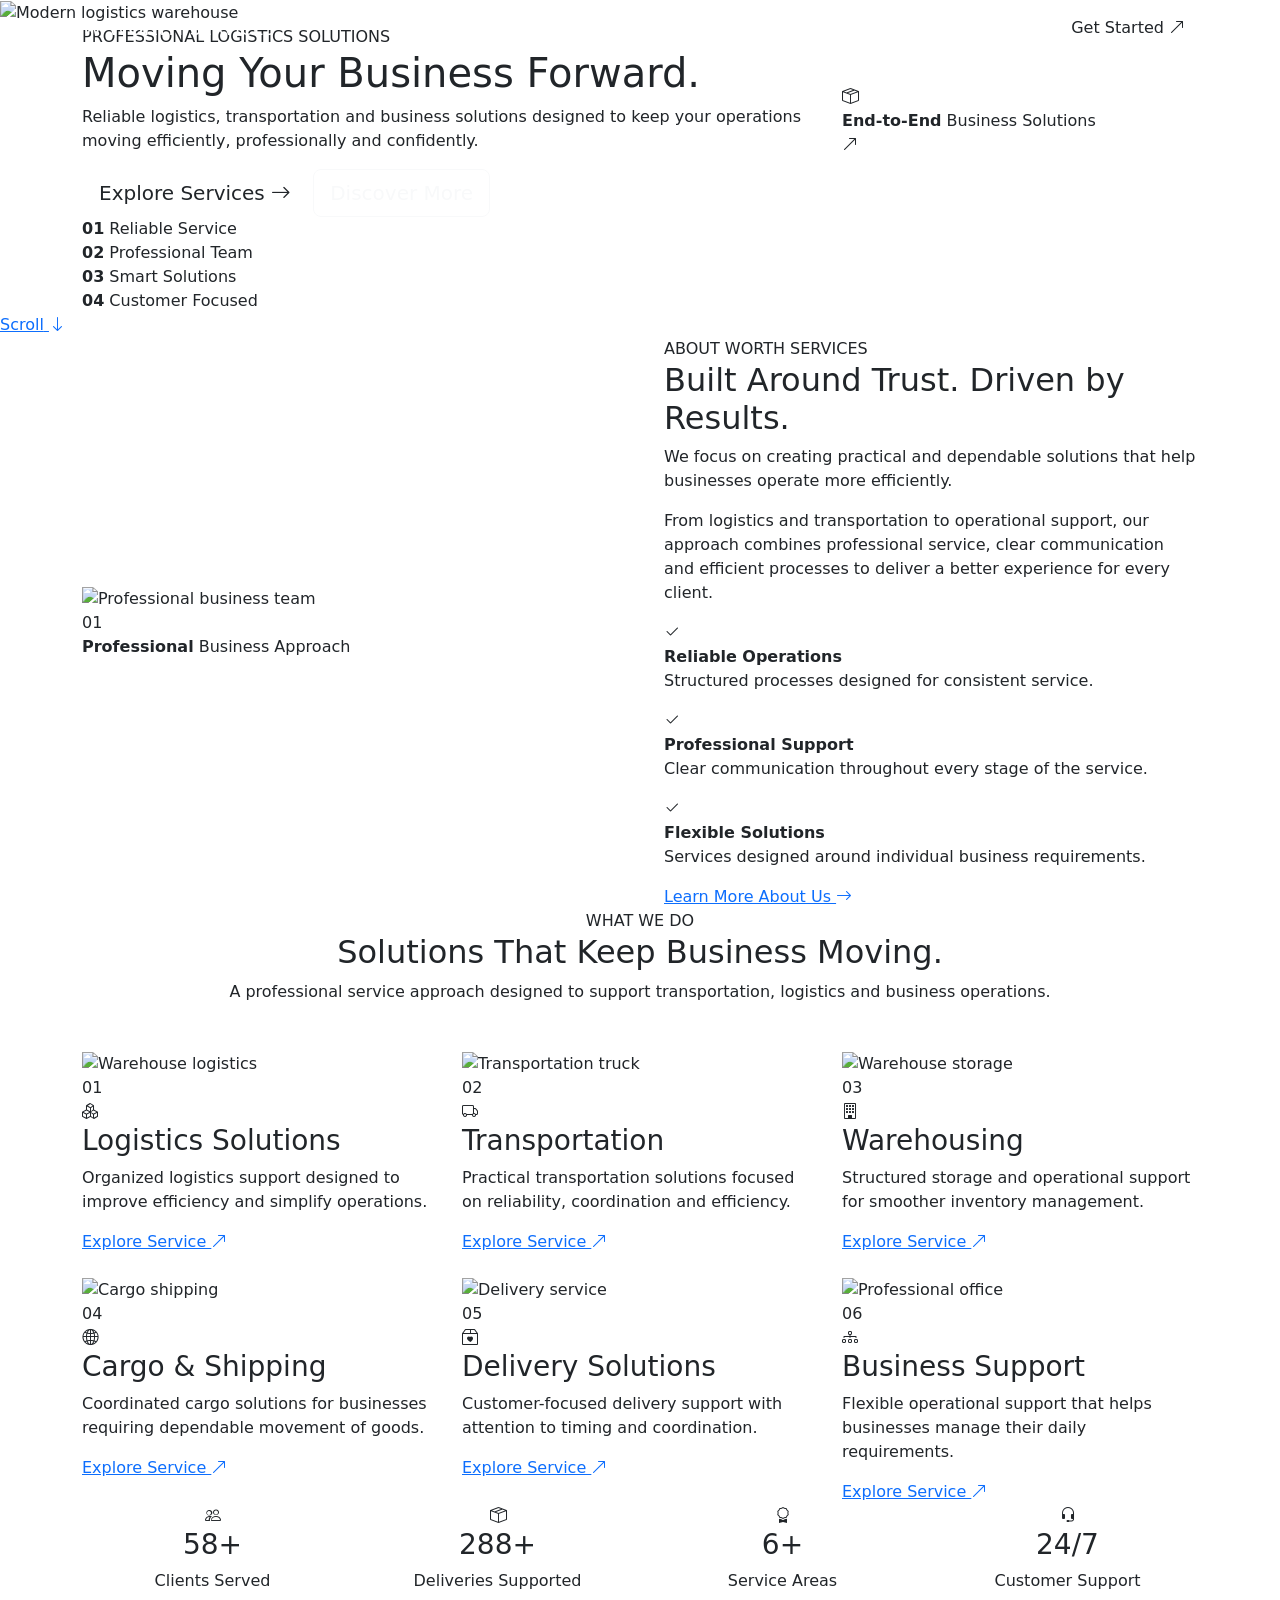
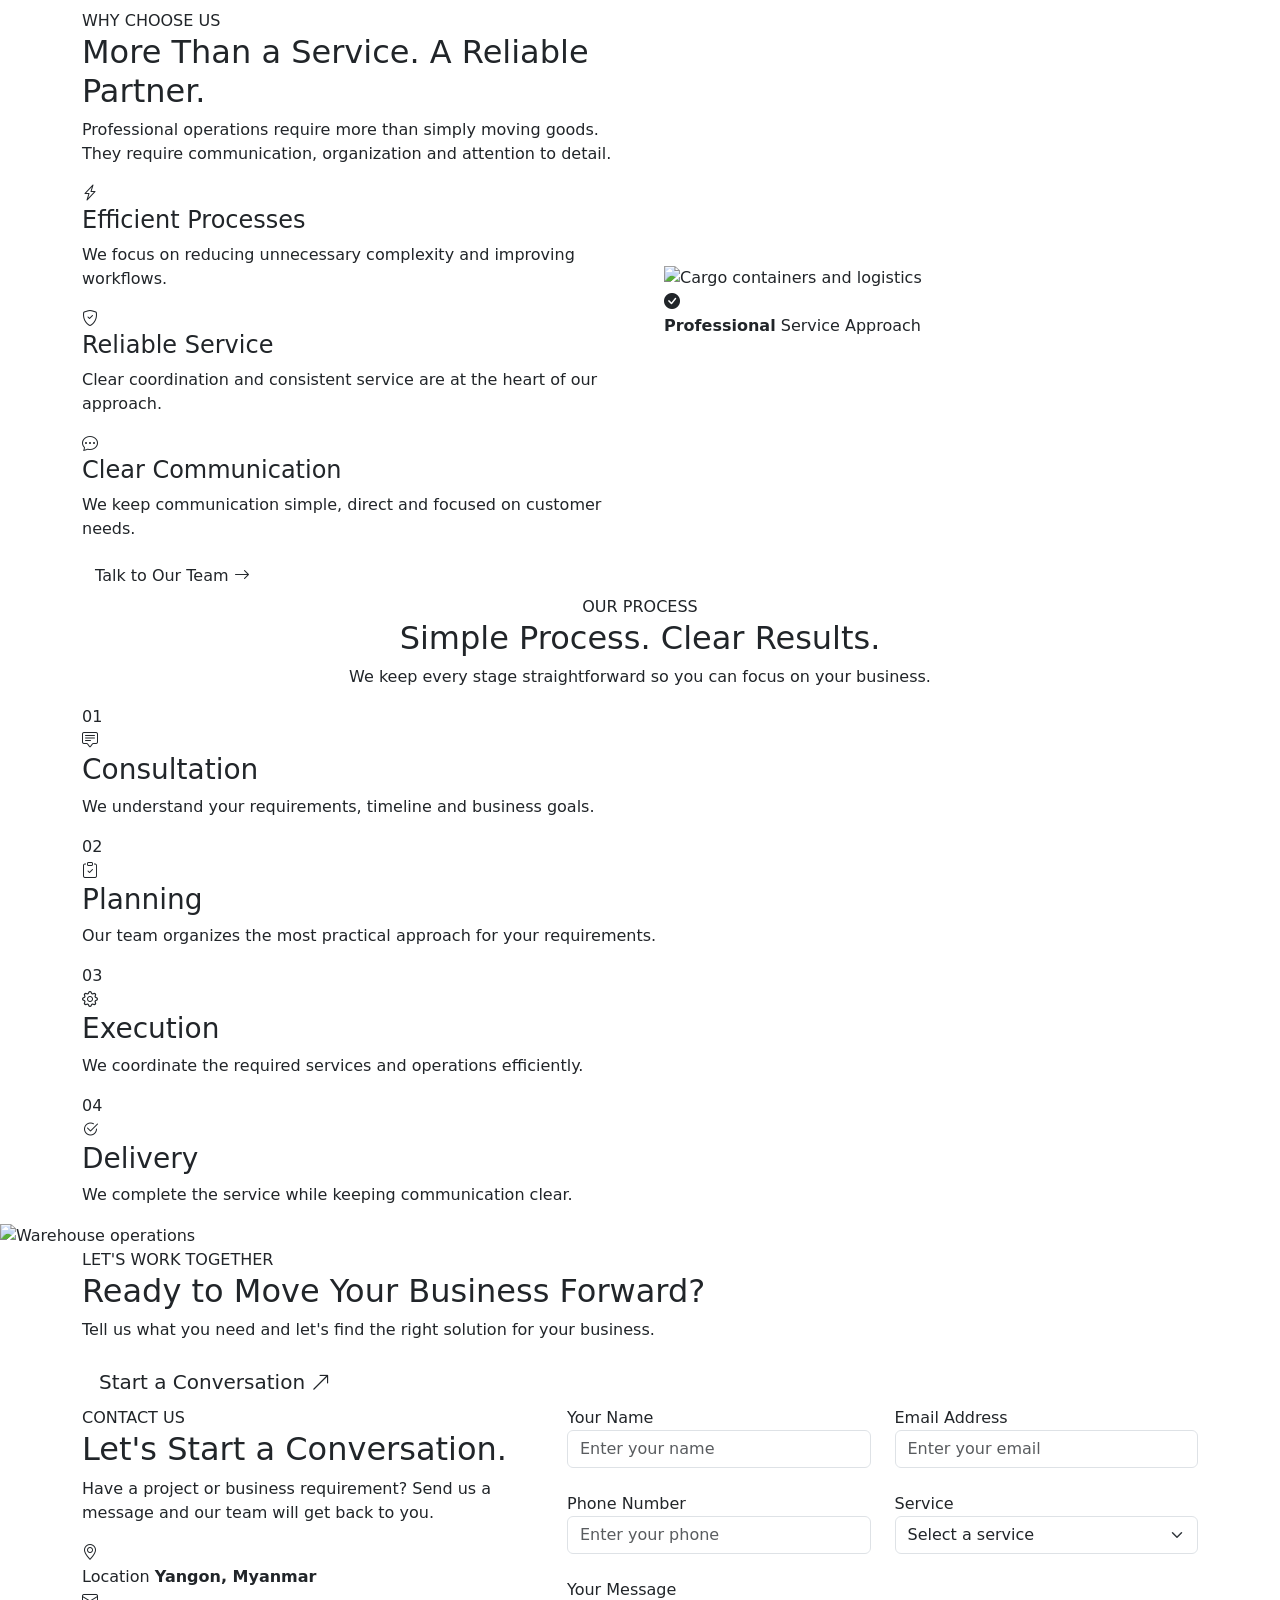
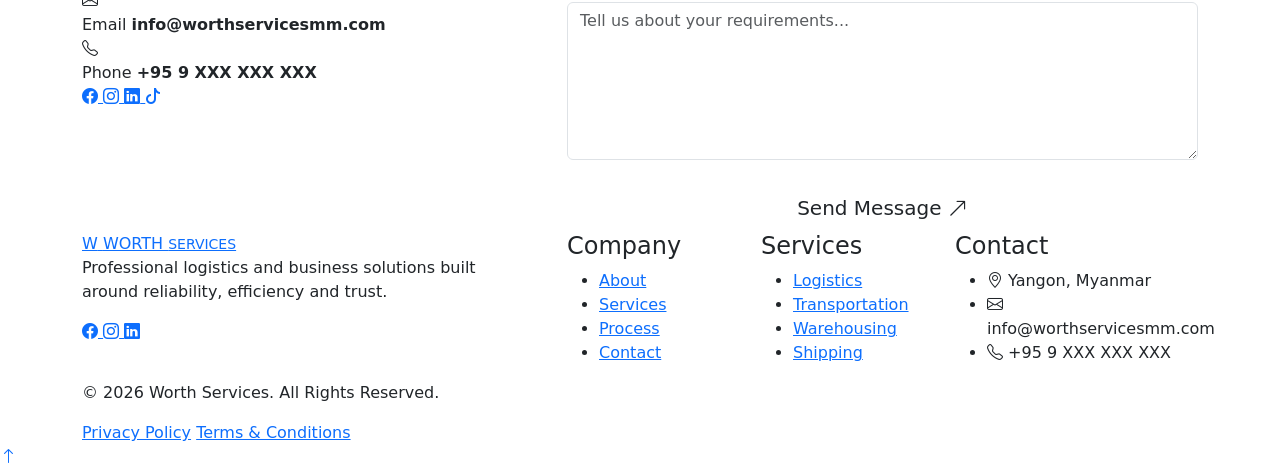
==== Project-2/index.html @ 53c2a557 "Organized project folders" ====
<!DOCTYPE html>
<html lang="en">
<head>
    <meta charset="UTF-8">

    <meta name="viewport" content="width=device-width, initial-scale=1.0">

    <meta name="description"
          content="Worth Services - Professional logistics, transportation, warehousing and business solutions.">

    <title>Worth Services | Moving Business Forward</title>


    <!-- =====================================================
         GOOGLE FONT
    ====================================================== -->

    <link rel="preconnect" href="https://fonts.googleapis.com">

    <link rel="preconnect" href="https://fonts.gstatic.com" crossorigin>

    <link href="https://fonts.googleapis.com/css2?family=Inter:wght@400;500;600;700;800;900&display=swap"
          rel="stylesheet">


    <!-- =====================================================
         BOOTSTRAP 5
    ====================================================== -->

    <link
        href="https://cdn.jsdelivr.net/npm/bootstrap@5.3.3/dist/css/bootstrap.min.css"
        rel="stylesheet"
    >


    <!-- =====================================================
         BOOTSTRAP ICONS
    ====================================================== -->

    <link
        rel="stylesheet"
        href="https://cdn.jsdelivr.net/npm/bootstrap-icons@1.11.3/font/bootstrap-icons.min.css"
    >


    <!-- =====================================================
         AOS ANIMATION LIBRARY
    ====================================================== -->

    <link
        href="https://unpkg.com/aos@2.3.4/dist/aos.css"
        rel="stylesheet"
    >


    <!-- =====================================================
         CUSTOM CSS
    ====================================================== -->

    <link rel="stylesheet" href="C:\html-css-code\style1.css">

</head>


<body>


<!-- =========================================================
     NAVIGATION BAR
========================================================= -->

<nav class="navbar navbar-expand-lg navbar-dark fixed-top main-navbar">

    <div class="container">

        <!-- Logo -->

        <a class="navbar-brand logo" href="#home">

            <span class="logo-mark">W</span>

            <span>
                WORTH
                <small>SERVICES</small>
            </span>

        </a>


        <!-- Mobile Menu Button -->

        <button
            class="navbar-toggler"
            type="button"
            data-bs-toggle="collapse"
            data-bs-target="#mainNavbar"
        >

            <span class="navbar-toggler-icon"></span>

        </button>


        <!-- Navigation -->

        <div class="collapse navbar-collapse" id="mainNavbar">

            <ul class="navbar-nav ms-auto align-items-lg-center">

                <li class="nav-item">
                    <a class="nav-link active" href="#home">Home</a>
                </li>

                <li class="nav-item">
                    <a class="nav-link" href="#about">About</a>
                </li>

                <li class="nav-item">
                    <a class="nav-link" href="#services">Services</a>
                </li>

                <li class="nav-item">
                    <a class="nav-link" href="#process">Process</a>
                </li>

                <li class="nav-item">
                    <a class="nav-link" href="#contact">Contact</a>
                </li>

                <li class="nav-item ms-lg-3 mt-3 mt-lg-0">

                    <a href="#contact" class="btn btn-primary-custom">
                        Get Started
                        <i class="bi bi-arrow-up-right"></i>
                    </a>

                </li>

            </ul>

        </div>

    </div>

</nav>



<!-- =========================================================
     HERO SECTION
========================================================= -->

<section id="home" class="hero-section">

    <!-- Background Image -->

    <div class="hero-background">

        <img
            src="https://images.unsplash.com/photo-1586528116311-ad8dd3c8310d?auto=format&fit=crop&w=2200&q=90"
            alt="Modern logistics warehouse"
        >

    </div>


    <!-- Dark Overlay -->

    <div class="hero-overlay"></div>


    <div class="container hero-container">

        <div class="row align-items-center">

            <!-- Hero Text -->

            <div class="col-lg-8">

                <div
                    class="hero-content"
                    data-aos="fade-up"
                    data-aos-duration="1000"
                >

                    <div class="hero-label">

                        <span class="pulse-dot"></span>

                        PROFESSIONAL LOGISTICS SOLUTIONS

                    </div>


                    <h1>

                        Moving Your
                        <span>Business</span>
                        Forward.

                    </h1>


                    <p>

                        Reliable logistics, transportation and business
                        solutions designed to keep your operations moving
                        efficiently, professionally and confidently.

                    </p>


                    <div class="hero-buttons">

                        <a href="#services" class="btn btn-primary-custom btn-lg">

                            Explore Services

                            <i class="bi bi-arrow-right"></i>

                        </a>


                        <a href="#about" class="btn btn-outline-light btn-lg">

                            Discover More

                        </a>

                    </div>

                </div>

            </div>


            <!-- Floating Hero Card -->

            <div class="col-lg-4">

                <div
                    class="hero-floating-card"
                    data-aos="fade-left"
                    data-aos-delay="300"
                >

                    <div class="floating-icon">

                        <i class="bi bi-box-seam"></i>

                    </div>


                    <div>

                        <strong>End-to-End</strong>

                        <span>Business Solutions</span>

                    </div>


                    <i class="bi bi-arrow-up-right ms-auto"></i>

                </div>

            </div>

        </div>


        <!-- Hero Bottom Stats -->

        <div
            class="hero-stats"
            data-aos="fade-up"
            data-aos-delay="500"
        >

            <div class="hero-stat">

                <strong>01</strong>

                <span>Reliable Service</span>

            </div>


            <div class="hero-stat">

                <strong>02</strong>

                <span>Professional Team</span>

            </div>


            <div class="hero-stat">

                <strong>03</strong>

                <span>Smart Solutions</span>

            </div>


            <div class="hero-stat">

                <strong>04</strong>

                <span>Customer Focused</span>

            </div>

        </div>

    </div>


    <!-- Scroll Indicator -->

    <a href="#about" class="scroll-down">

        <span>Scroll</span>

        <i class="bi bi-arrow-down"></i>

    </a>

</section>



<!-- =========================================================
     ABOUT SECTION
========================================================= -->

<section id="about" class="section-padding about-section">

    <div class="container">

        <div class="row align-items-center g-5">

            <!-- Image -->

            <div
                class="col-lg-6"
                data-aos="fade-right"
                data-aos-duration="900"
            >

                <div class="about-image-wrapper">

                    <img
                        src="https://images.unsplash.com/photo-1521737711867-e3b97375f902?auto=format&fit=crop&w=1600&q=85"
                        alt="Professional business team"
                        class="about-image"
                    >


                    <div class="experience-card">

                        <div class="experience-number">

                            01

                        </div>

                        <div>

                            <strong>Professional</strong>

                            <span>Business Approach</span>

                        </div>

                    </div>

                </div>

            </div>


            <!-- Text -->

            <div
                class="col-lg-6"
                data-aos="fade-left"
                data-aos-duration="900"
            >

                <div class="section-tag">

                    ABOUT WORTH SERVICES

                </div>


                <h2 class="section-title">

                    Built Around
                    <span>Trust.</span>
                    Driven by Results.

                </h2>


                <p class="section-description">

                    We focus on creating practical and dependable
                    solutions that help businesses operate more
                    efficiently.

                </p>


                <p class="about-text">

                    From logistics and transportation to operational
                    support, our approach combines professional
                    service, clear communication and efficient
                    processes to deliver a better experience for every
                    client.

                </p>


                <!-- Features -->

                <div class="about-features">

                    <div class="about-feature">

                        <div class="feature-icon">

                            <i class="bi bi-check2"></i>

                        </div>

                        <div>

                            <strong>Reliable Operations</strong>

                            <p>
                                Structured processes designed for
                                consistent service.
                            </p>

                        </div>

                    </div>


                    <div class="about-feature">

                        <div class="feature-icon">

                            <i class="bi bi-check2"></i>

                        </div>

                        <div>

                            <strong>Professional Support</strong>

                            <p>
                                Clear communication throughout every
                                stage of the service.
                            </p>

                        </div>

                    </div>


                    <div class="about-feature">

                        <div class="feature-icon">

                            <i class="bi bi-check2"></i>

                        </div>

                        <div>

                            <strong>Flexible Solutions</strong>

                            <p>
                                Services designed around individual
                                business requirements.
                            </p>

                        </div>

                    </div>

                </div>


                <a href="#contact" class="text-link">

                    Learn More About Us

                    <i class="bi bi-arrow-right"></i>

                </a>

            </div>

        </div>

    </div>

</section>



<!-- =========================================================
     SERVICES SECTION
========================================================= -->

<section id="services" class="section-padding services-section">

    <div class="container">


        <!-- Section Header -->

        <div
            class="section-header text-center"
            data-aos="fade-up"
        >

            <div class="section-tag">

                WHAT WE DO

            </div>


            <h2 class="section-title">

                Solutions That Keep
                <span>Business Moving.</span>

            </h2>


            <p class="section-description mx-auto">

                A professional service approach designed to support
                transportation, logistics and business operations.

            </p>

        </div>


        <!-- Services Grid -->

        <div class="row g-4 mt-4">


            <!-- Service 01 -->

            <div
                class="col-md-6 col-lg-4"
                data-aos="fade-up"
                data-aos-delay="100"
            >

                <div class="service-card">

                    <div class="service-image">

                        <img
                            src="https://images.unsplash.com/photo-1586528116493-da8b2a3f5d0e?auto=format&fit=crop&w=1200&q=85"
                            alt="Warehouse logistics"
                        >

                        <div class="service-overlay"></div>

                        <div class="service-number">
                            01
                        </div>

                    </div>


                    <div class="service-content">

                        <div class="service-icon">

                            <i class="bi bi-boxes"></i>

                        </div>


                        <h3>Logistics Solutions</h3>


                        <p>

                            Organized logistics support designed to
                            improve efficiency and simplify operations.

                        </p>


                        <a href="#contact" class="service-link">

                            Explore Service

                            <i class="bi bi-arrow-up-right"></i>

                        </a>

                    </div>

                </div>

            </div>



            <!-- Service 02 -->

            <div
                class="col-md-6 col-lg-4"
                data-aos="fade-up"
                data-aos-delay="200"
            >

                <div class="service-card">

                    <div class="service-image">

                        <img
                            src="https://images.unsplash.com/photo-1519003722824-194d4455a60c?auto=format&fit=crop&w=1200&q=85"
                            alt="Transportation truck"
                        >

                        <div class="service-overlay"></div>

                        <div class="service-number">
                            02
                        </div>

                    </div>


                    <div class="service-content">

                        <div class="service-icon">

                            <i class="bi bi-truck"></i>

                        </div>


                        <h3>Transportation</h3>


                        <p>

                            Practical transportation solutions focused
                            on reliability, coordination and efficiency.

                        </p>


                        <a href="#contact" class="service-link">

                            Explore Service

                            <i class="bi bi-arrow-up-right"></i>

                        </a>

                    </div>

                </div>

            </div>



            <!-- Service 03 -->

            <div
                class="col-md-6 col-lg-4"
                data-aos="fade-up"
                data-aos-delay="300"
            >

                <div class="service-card">

                    <div class="service-image">

                        <img
                            src="https://images.unsplash.com/photo-1565610222536-ef125c59da2e?auto=format&fit=crop&w=1200&q=85"
                            alt="Warehouse storage"
                        >

                        <div class="service-overlay"></div>

                        <div class="service-number">
                            03
                        </div>

                    </div>


                    <div class="service-content">

                        <div class="service-icon">

                            <i class="bi bi-building"></i>

                        </div>


                        <h3>Warehousing</h3>


                        <p>

                            Structured storage and operational support
                            for smoother inventory management.

                        </p>


                        <a href="#contact" class="service-link">

                            Explore Service

                            <i class="bi bi-arrow-up-right"></i>

                        </a>

                    </div>

                </div>

            </div>



            <!-- Service 04 -->

            <div
                class="col-md-6 col-lg-4"
                data-aos="fade-up"
                data-aos-delay="100"
            >

                <div class="service-card">

                    <div class="service-image">

                        <img
                            src="https://images.unsplash.com/photo-1494412574643-ff11b0a5c1c3?auto=format&fit=crop&w=1200&q=85"
                            alt="Cargo shipping"
                        >

                        <div class="service-overlay"></div>

                        <div class="service-number">
                            04
                        </div>

                    </div>


                    <div class="service-content">

                        <div class="service-icon">

                            <i class="bi bi-globe2"></i>

                        </div>


                        <h3>Cargo & Shipping</h3>


                        <p>

                            Coordinated cargo solutions for businesses
                            requiring dependable movement of goods.

                        </p>


                        <a href="#contact" class="service-link">

                            Explore Service

                            <i class="bi bi-arrow-up-right"></i>

                        </a>

                    </div>

                </div>

            </div>



            <!-- Service 05 -->

            <div
                class="col-md-6 col-lg-4"
                data-aos="fade-up"
                data-aos-delay="200"
            >

                <div class="service-card">

                    <div class="service-image">

                        <img
                            src="https://images.unsplash.com/photo-1601584115197-04ecc0da31d8?auto=format&fit=crop&w=1200&q=85"
                            alt="Delivery service"
                        >

                        <div class="service-overlay"></div>

                        <div class="service-number">
                            05
                        </div>

                    </div>


                    <div class="service-content">

                        <div class="service-icon">

                            <i class="bi bi-box2-heart"></i>

                        </div>


                        <h3>Delivery Solutions</h3>


                        <p>

                            Customer-focused delivery support with
                            attention to timing and coordination.

                        </p>


                        <a href="#contact" class="service-link">

                            Explore Service

                            <i class="bi bi-arrow-up-right"></i>

                        </a>

                    </div>

                </div>

            </div>



            <!-- Service 06 -->

            <div
                class="col-md-6 col-lg-4"
                data-aos="fade-up"
                data-aos-delay="300"
            >

                <div class="service-card">

                    <div class="service-image">

                        <img
                            src="https://images.unsplash.com/photo-1497366811353-6870744d04b2?auto=format&fit=crop&w=1200&q=85"
                            alt="Professional office"
                        >

                        <div class="service-overlay"></div>

                        <div class="service-number">
                            06
                        </div>

                    </div>


                    <div class="service-content">

                        <div class="service-icon">

                            <i class="bi bi-diagram-3"></i>

                        </div>


                        <h3>Business Support</h3>


                        <p>

                            Flexible operational support that helps
                            businesses manage their daily requirements.

                        </p>


                        <a href="#contact" class="service-link">

                            Explore Service

                            <i class="bi bi-arrow-up-right"></i>

                        </a>

                    </div>

                </div>

            </div>

        </div>

    </div>

</section>



<!-- =========================================================
     STATS SECTION
========================================================= -->

<section class="stats-section">

    <div class="container">

        <div class="row g-4 text-center">


            <div
                class="col-6 col-lg-3"
                data-aos="fade-up"
            >

                <div class="stat-box">

                    <i class="bi bi-people"></i>

                    <h3>
                        <span class="counter" data-target="100">0</span>+
                    </h3>

                    <p>Clients Served</p>

                </div>

            </div>


            <div
                class="col-6 col-lg-3"
                data-aos="fade-up"
                data-aos-delay="100"
            >

                <div class="stat-box">

                    <i class="bi bi-box-seam"></i>

                    <h3>
                        <span class="counter" data-target="500">0</span>+
                    </h3>

                    <p>Deliveries Supported</p>

                </div>

            </div>


            <div
                class="col-6 col-lg-3"
                data-aos="fade-up"
                data-aos-delay="200"
            >

                <div class="stat-box">

                    <i class="bi bi-award"></i>

                    <h3>
                        <span class="counter" data-target="10">0</span>+
                    </h3>

                    <p>Service Areas</p>

                </div>

            </div>


            <div
                class="col-6 col-lg-3"
                data-aos="fade-up"
                data-aos-delay="300"
            >

                <div class="stat-box">

                    <i class="bi bi-headset"></i>

                    <h3>
                        24/7
                    </h3>

                    <p>Customer Support</p>

                </div>

            </div>


        </div>

    </div>

</section>



<!-- =========================================================
     WHY CHOOSE US
========================================================= -->

<section class="section-padding why-section">

    <div class="container">

        <div class="row align-items-center g-5">


            <!-- Content -->

            <div
                class="col-lg-6 order-2 order-lg-1"
                data-aos="fade-right"
            >

                <div class="section-tag">

                    WHY CHOOSE US

                </div>


                <h2 class="section-title">

                    More Than a Service.
                    <span>A Reliable Partner.</span>

                </h2>


                <p class="section-description">

                    Professional operations require more than simply
                    moving goods. They require communication,
                    organization and attention to detail.

                </p>


                <div class="why-list">


                    <div class="why-item">

                        <div class="why-icon">

                            <i class="bi bi-lightning-charge"></i>

                        </div>

                        <div>

                            <h4>Efficient Processes</h4>

                            <p>
                                We focus on reducing unnecessary
                                complexity and improving workflows.
                            </p>

                        </div>

                    </div>


                    <div class="why-item">

                        <div class="why-icon">

                            <i class="bi bi-shield-check"></i>

                        </div>

                        <div>

                            <h4>Reliable Service</h4>

                            <p>
                                Clear coordination and consistent
                                service are at the heart of our approach.
                            </p>

                        </div>

                    </div>


                    <div class="why-item">

                        <div class="why-icon">

                            <i class="bi bi-chat-dots"></i>

                        </div>

                        <div>

                            <h4>Clear Communication</h4>

                            <p>
                                We keep communication simple, direct
                                and focused on customer needs.
                            </p>

                        </div>

                    </div>


                </div>


                <a href="#contact" class="btn btn-dark-custom">

                    Talk to Our Team

                    <i class="bi bi-arrow-right"></i>

                </a>

            </div>



            <!-- Image -->

            <div
                class="col-lg-6 order-1 order-lg-2"
                data-aos="fade-left"
            >

                <div class="why-image-wrapper">

                    <img
                        src="https://images.unsplash.com/photo-1494412651409-8963ce7935a7?auto=format&fit=crop&w=1600&q=85"
                        alt="Cargo containers and logistics"
                    >


                    <div class="image-badge">

                        <i class="bi bi-check-circle-fill"></i>

                        <div>

                            <strong>Professional</strong>

                            <span>Service Approach</span>

                        </div>

                    </div>

                </div>

            </div>

        </div>

    </div>

</section>



<!-- =========================================================
     PROCESS SECTION
========================================================= -->

<section id="process" class="section-padding process-section">

    <div class="container">


        <div
            class="section-header text-center"
            data-aos="fade-up"
        >

            <div class="section-tag">

                OUR PROCESS

            </div>


            <h2 class="section-title">

                Simple Process.
                <span>Clear Results.</span>

            </h2>


            <p class="section-description mx-auto">

                We keep every stage straightforward so you can focus
                on your business.

            </p>

        </div>


        <div class="process-wrapper">


            <!-- Step 1 -->

            <div
                class="process-item"
                data-aos="fade-up"
            >

                <div class="process-number">

                    01

                </div>


                <div class="process-content">

                    <i class="bi bi-chat-square-text"></i>

                    <h3>Consultation</h3>

                    <p>

                        We understand your requirements, timeline
                        and business goals.

                    </p>

                </div>

            </div>



            <!-- Step 2 -->

            <div
                class="process-item"
                data-aos="fade-up"
                data-aos-delay="100"
            >

                <div class="process-number">

                    02

                </div>


                <div class="process-content">

                    <i class="bi bi-clipboard-check"></i>

                    <h3>Planning</h3>

                    <p>

                        Our team organizes the most practical approach
                        for your requirements.

                    </p>

                </div>

            </div>



            <!-- Step 3 -->

            <div
                class="process-item"
                data-aos="fade-up"
                data-aos-delay="200"
            >

                <div class="process-number">

                    03

                </div>


                <div class="process-content">

                    <i class="bi bi-gear"></i>

                    <h3>Execution</h3>

                    <p>

                        We coordinate the required services and
                        operations efficiently.

                    </p>

                </div>

            </div>



            <!-- Step 4 -->

            <div
                class="process-item"
                data-aos="fade-up"
                data-aos-delay="300"
            >

                <div class="process-number">

                    04

                </div>


                <div class="process-content">

                    <i class="bi bi-check2-circle"></i>

                    <h3>Delivery</h3>

                    <p>

                        We complete the service while keeping
                        communication clear.

                    </p>

                </div>

            </div>


        </div>

    </div>

</section>



<!-- =========================================================
     CTA SECTION
========================================================= -->

<section class="cta-section">

    <div class="cta-background">

        <img
            src="https://images.unsplash.com/photo-1586864387967-d02ef85d93e8?auto=format&fit=crop&w=2000&q=85"
            alt="Warehouse operations"
        >

    </div>


    <div class="cta-overlay"></div>


    <div class="container position-relative">

        <div
            class="cta-content"
            data-aos="zoom-in"
        >

            <div class="section-tag light">

                LET'S WORK TOGETHER

            </div>


            <h2>

                Ready to Move Your
                <span>Business Forward?</span>

            </h2>


            <p>

                Tell us what you need and let's find the right
                solution for your business.

            </p>


            <a href="#contact" class="btn btn-primary-custom btn-lg">

                Start a Conversation

                <i class="bi bi-arrow-up-right"></i>

            </a>

        </div>

    </div>

</section>



<!-- =========================================================
     CONTACT SECTION
========================================================= -->

<section id="contact" class="section-padding contact-section">

    <div class="container">

        <div class="row g-5">


            <!-- Contact Information -->

            <div
                class="col-lg-5"
                data-aos="fade-right"
            >

                <div class="section-tag">

                    CONTACT US

                </div>


                <h2 class="section-title">

                    Let's Start a
                    <span>Conversation.</span>

                </h2>


                <p class="section-description">

                    Have a project or business requirement?
                    Send us a message and our team will get back
                    to you.

                </p>


                <div class="contact-info">


                    <div class="contact-item">

                        <div class="contact-icon">

                            <i class="bi bi-geo-alt"></i>

                        </div>

                        <div>

                            <span>Location</span>

                            <strong>Yangon, Myanmar</strong>

                        </div>

                    </div>


                    <div class="contact-item">

                        <div class="contact-icon">

                            <i class="bi bi-envelope"></i>

                        </div>

                        <div>

                            <span>Email</span>

                            <strong>info@worthservicesmm.com</strong>

                        </div>

                    </div>


                    <div class="contact-item">

                        <div class="contact-icon">

                            <i class="bi bi-telephone"></i>

                        </div>

                        <div>

                            <span>Phone</span>

                            <strong>+95 9 XXX XXX XXX</strong>

                        </div>

                    </div>

                </div>


                <!-- Social Icons -->

                <div class="social-links">

                    <a href="#" aria-label="Facebook">

                        <i class="bi bi-facebook"></i>

                    </a>


                    <a href="#" aria-label="Instagram">

                        <i class="bi bi-instagram"></i>

                    </a>


                    <a href="#" aria-label="LinkedIn">

                        <i class="bi bi-linkedin"></i>

                    </a>


                    <a href="#" aria-label="TikTok">

                        <i class="bi bi-tiktok"></i>

                    </a>

                </div>

            </div>



            <!-- Contact Form -->

            <div
                class="col-lg-7"
                data-aos="fade-left"
            >

                <div class="contact-form-wrapper">

                    <form>


                        <div class="row g-4">


                            <div class="col-md-6">

                                <label for="name">
                                    Your Name
                                </label>

                                <input
                                    type="text"
                                    id="name"
                                    class="form-control"
                                    placeholder="Enter your name"
                                    required
                                >

                            </div>


                            <div class="col-md-6">

                                <label for="email">
                                    Email Address
                                </label>

                                <input
                                    type="email"
                                    id="email"
                                    class="form-control"
                                    placeholder="Enter your email"
                                    required
                                >

                            </div>


                            <div class="col-md-6">

                                <label for="phone">
                                    Phone Number
                                </label>

                                <input
                                    type="tel"
                                    id="phone"
                                    class="form-control"
                                    placeholder="Enter your phone"
                                >

                            </div>


                            <div class="col-md-6">

                                <label for="service">
                                    Service
                                </label>

                                <select
                                    id="service"
                                    class="form-select"
                                >

                                    <option selected>
                                        Select a service
                                    </option>

                                    <option>
                                        Logistics Solutions
                                    </option>

                                    <option>
                                        Transportation
                                    </option>

                                    <option>
                                        Warehousing
                                    </option>

                                    <option>
                                        Cargo & Shipping
                                    </option>

                                    <option>
                                        Delivery Solutions
                                    </option>

                                    <option>
                                        Business Support
                                    </option>

                                </select>

                            </div>


                            <div class="col-12">

                                <label for="message">
                                    Your Message
                                </label>

                                <textarea
                                    id="message"
                                    class="form-control"
                                    rows="6"
                                    placeholder="Tell us about your requirements..."
                                ></textarea>

                            </div>


                            <div class="col-12">

                                <button
                                    type="submit"
                                    class="btn btn-primary-custom btn-lg w-100"
                                >

                                    Send Message

                                    <i class="bi bi-arrow-up-right"></i>

                                </button>

                            </div>


                        </div>


                    </form>

                </div>

            </div>

        </div>

    </div>

</section>



<!-- =========================================================
     FOOTER
========================================================= -->

<footer class="footer">

    <div class="container">


        <div class="row g-5">


            <!-- Brand -->

            <div class="col-lg-5">

                <a href="#home" class="footer-logo">

                    <span class="logo-mark">W</span>

                    <span>
                        WORTH
                        <small>SERVICES</small>
                    </span>

                </a>


                <p class="footer-description">

                    Professional logistics and business solutions
                    built around reliability, efficiency and trust.

                </p>


                <div class="social-links footer-social">

                    <a href="#">

                        <i class="bi bi-facebook"></i>

                    </a>

                    <a href="#">

                        <i class="bi bi-instagram"></i>

                    </a>

                    <a href="#">

                        <i class="bi bi-linkedin"></i>

                    </a>

                </div>

            </div>


            <!-- Quick Links -->

            <div class="col-6 col-lg-2">

                <h4>Company</h4>

                <ul>

                    <li>
                        <a href="#about">About</a>
                    </li>

                    <li>
                        <a href="#services">Services</a>
                    </li>

                    <li>
                        <a href="#process">Process</a>
                    </li>

                    <li>
                        <a href="#contact">Contact</a>
                    </li>

                </ul>

            </div>


            <!-- Services -->

            <div class="col-6 col-lg-2">

                <h4>Services</h4>

                <ul>

                    <li>
                        <a href="#services">Logistics</a>
                    </li>

                    <li>
                        <a href="#services">Transportation</a>
                    </li>

                    <li>
                        <a href="#services">Warehousing</a>
                    </li>

                    <li>
                        <a href="#services">Shipping</a>
                    </li>

                </ul>

            </div>


            <!-- Contact -->

            <div class="col-lg-3">

                <h4>Contact</h4>

                <ul class="footer-contact">

                    <li>

                        <i class="bi bi-geo-alt"></i>

                        Yangon, Myanmar

                    </li>

                    <li>

                        <i class="bi bi-envelope"></i>

                        info@worthservicesmm.com

                    </li>

                    <li>

                        <i class="bi bi-telephone"></i>

                        +95 9 XXX XXX XXX

                    </li>

                </ul>

            </div>

        </div>


        <!-- Footer Bottom -->

        <div class="footer-bottom">

            <p>
                © 2026 Worth Services. All Rights Reserved.
            </p>


            <div>

                <a href="#">Privacy Policy</a>

                <a href="#">Terms & Conditions</a>

            </div>

        </div>

    </div>

</footer>



<!-- =========================================================
     BACK TO TOP BUTTON
========================================================= -->

<a href="#home" class="back-to-top">

    <i class="bi bi-arrow-up"></i>

</a>



<!-- =========================================================
     BOOTSTRAP JS
========================================================= -->

<script
    src="https://cdn.jsdelivr.net/npm/bootstrap@5.3.3/dist/js/bootstrap.bundle.min.js">
</script>


<!-- =========================================================
     AOS JS
========================================================= -->

<script
    src="https://unpkg.com/aos@2.3.4/dist/aos.js">
</script>


<!-- =========================================================
     CUSTOM JAVASCRIPT
========================================================= -->

<script>

    /* =====================================================
       INITIALIZE AOS
    ====================================================== */

    AOS.init({

        duration: 800,

        easing: 'ease-out-cubic',

        once: true,

        offset: 80

    });



    /* =====================================================
       NAVBAR SCROLL EFFECT
    ====================================================== */

    const navbar = document.querySelector('.main-navbar');

    window.addEventListener('scroll', function () {

        if (window.scrollY > 80) {

            navbar.classList.add('navbar-scrolled');

        } else {

            navbar.classList.remove('navbar-scrolled');

        }

    });



    /* =====================================================
       COUNTER ANIMATION
    ====================================================== */

    const counters = document.querySelectorAll('.counter');

    const counterObserver = new IntersectionObserver(

        function (entries, observer) {

            entries.forEach(entry => {

                if (entry.isIntersecting) {

                    const counter = entry.target;

                    const target = +counter.getAttribute('data-target');

                    let current = 0;

                    const increment = target / 80;


                    function updateCounter() {

                        current += increment;


                        if (current < target) {

                            counter.innerText = Math.ceil(current);

                            requestAnimationFrame(updateCounter);

                        } else {

                            counter.innerText = target;

                        }

                    }


                    updateCounter();

                    observer.unobserve(counter);

                }

            });

        },

        {
            threshold: 0.5
        }

    );


    counters.forEach(counter => {

        counterObserver.observe(counter);

    });



    /* =====================================================
       SMOOTH NAVBAR CLOSE ON MOBILE
    ====================================================== */

    const navLinks = document.querySelectorAll('.navbar-nav .nav-link');

    const navbarCollapse =
        document.querySelector('.navbar-collapse');


    navLinks.forEach(link => {

        link.addEventListener('click', () => {

            if (navbarCollapse.classList.contains('show')) {

                new bootstrap.Collapse(navbarCollapse).hide();

            }

        });

    });



    /* =====================================================
       BACK TO TOP VISIBILITY
    ====================================================== */

    const backToTop =
        document.querySelector('.back-to-top');


    window.addEventListener('scroll', function () {

        if (window.scrollY > 500) {

            backToTop.classList.add('show');

        } else {

            backToTop.classList.remove('show');

        }

    });



    /* =====================================================
       CONTACT FORM DEMO
    ====================================================== */

    const form = document.querySelector('form');


    form.addEventListener('submit', function (event) {

        event.preventDefault();

        alert(
            'Thank you! Your message has been received. Please connect this form to your backend or email service.'
        );

    });

</script>


</body>
</html>
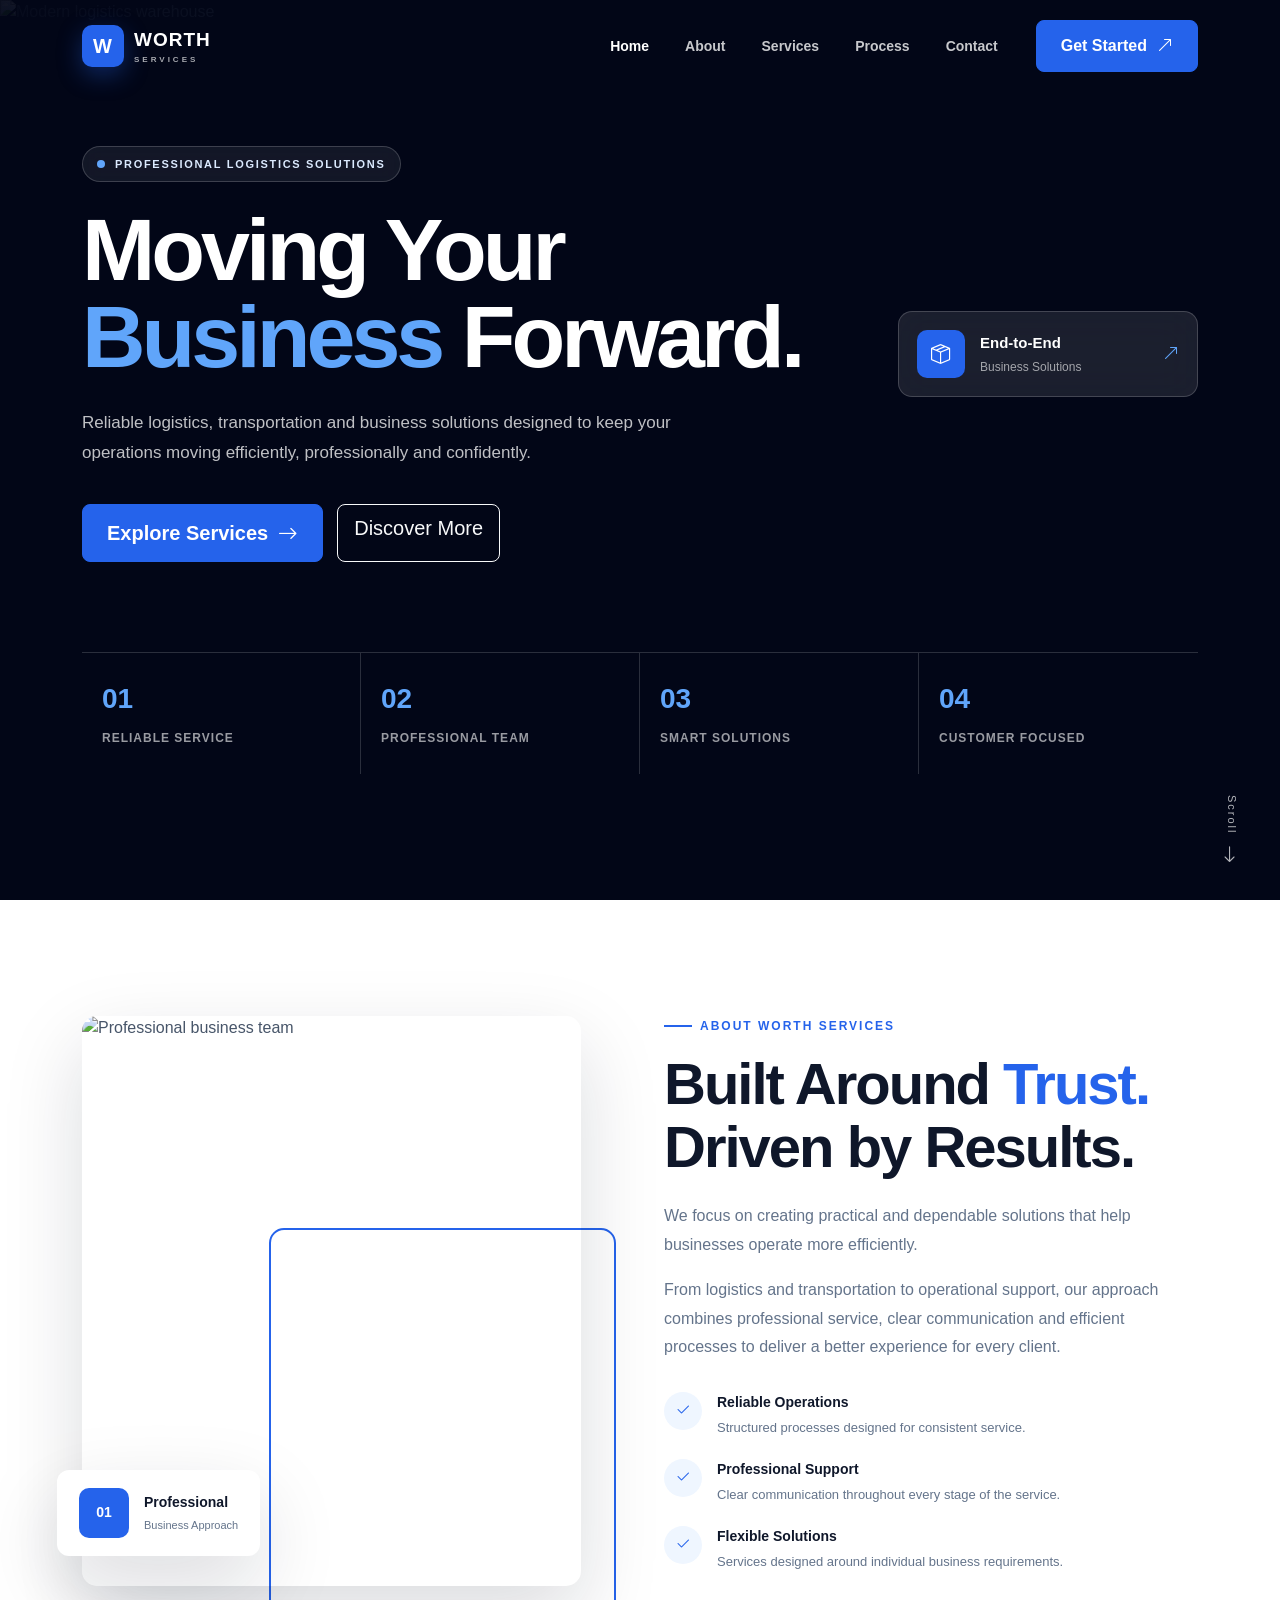
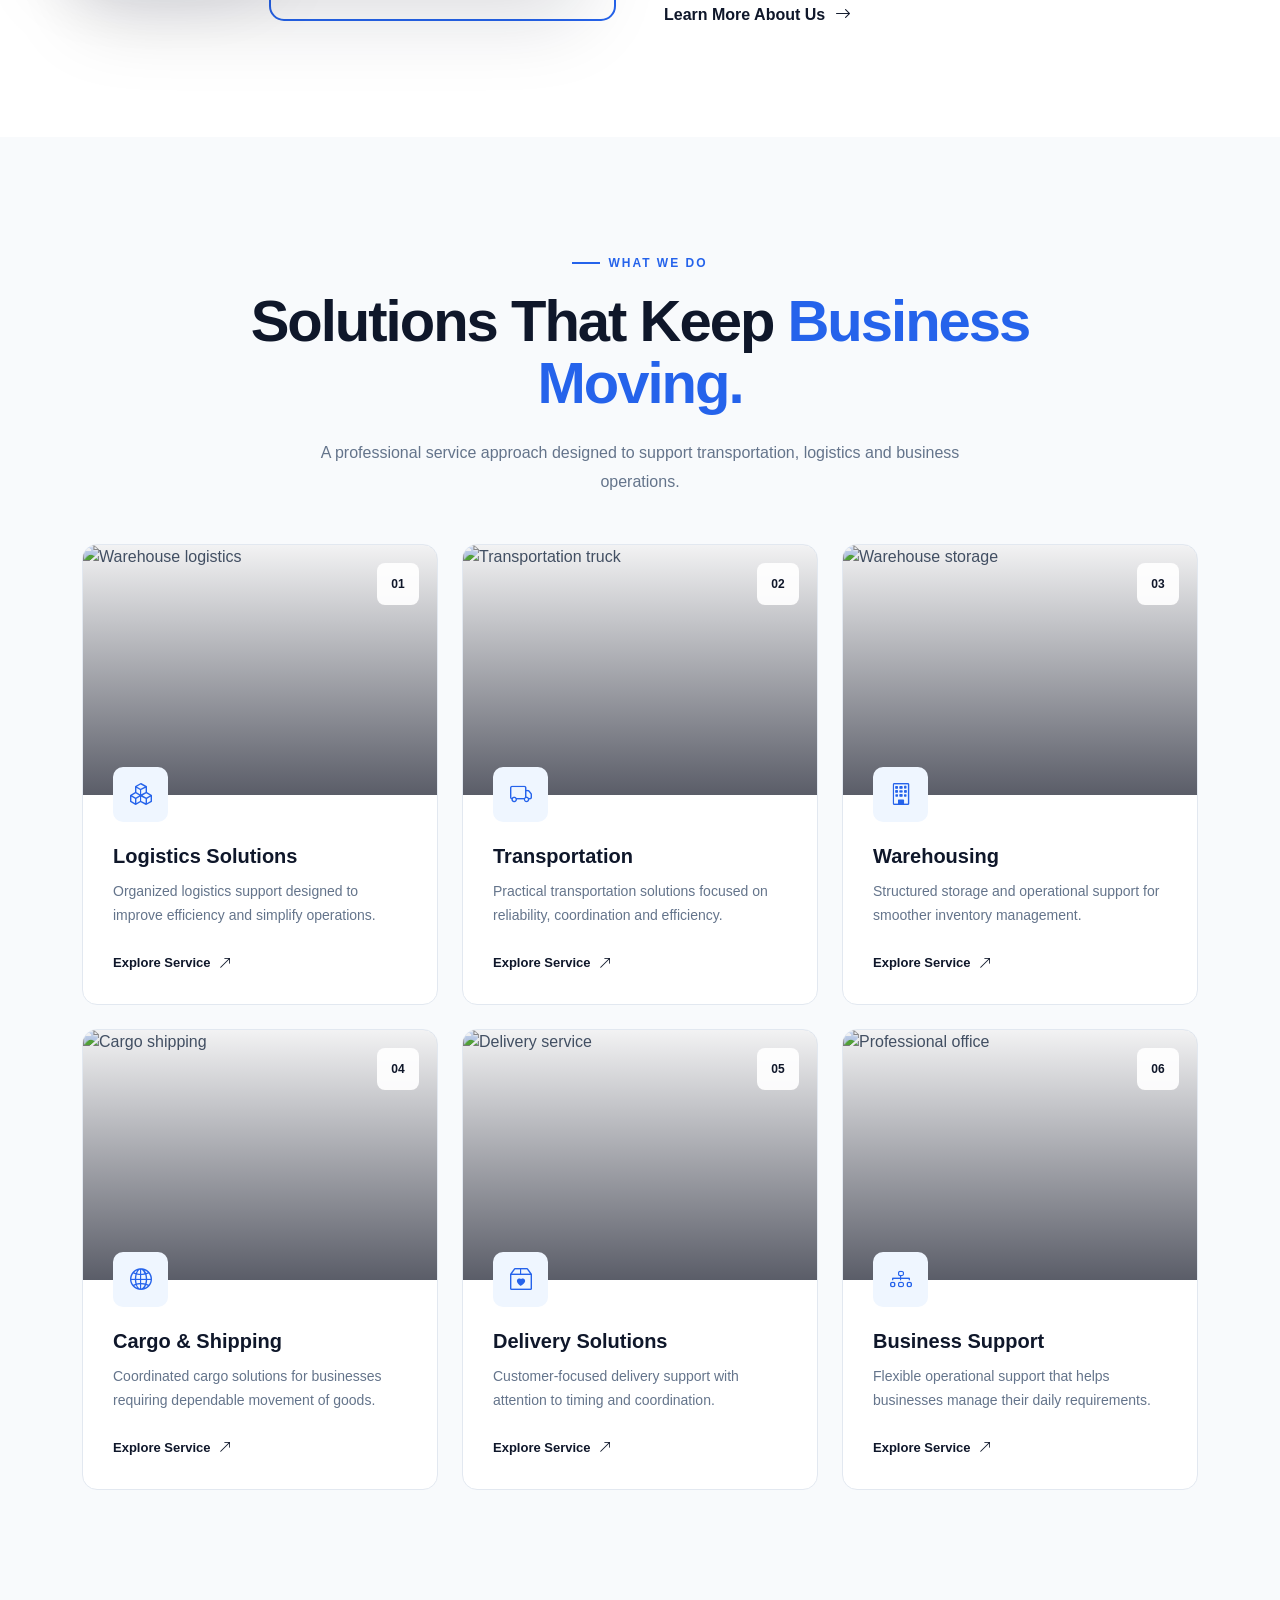
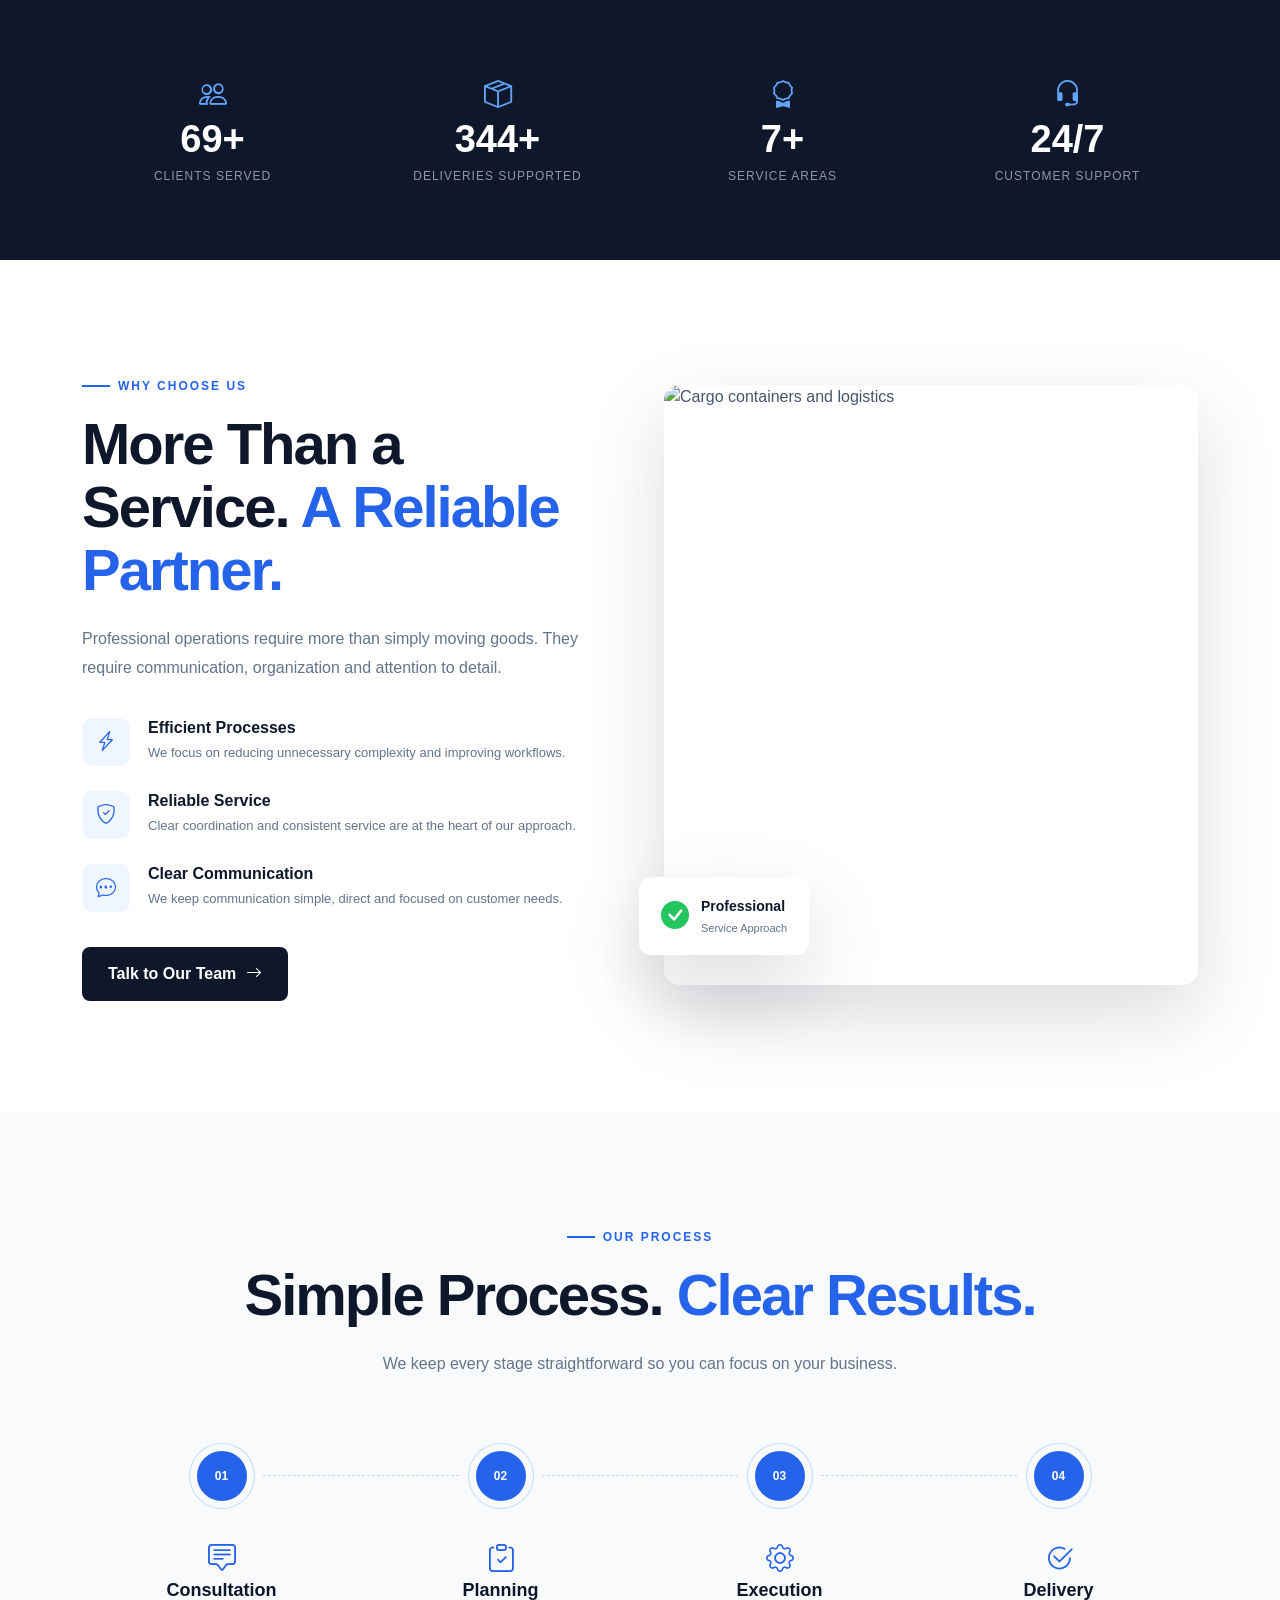
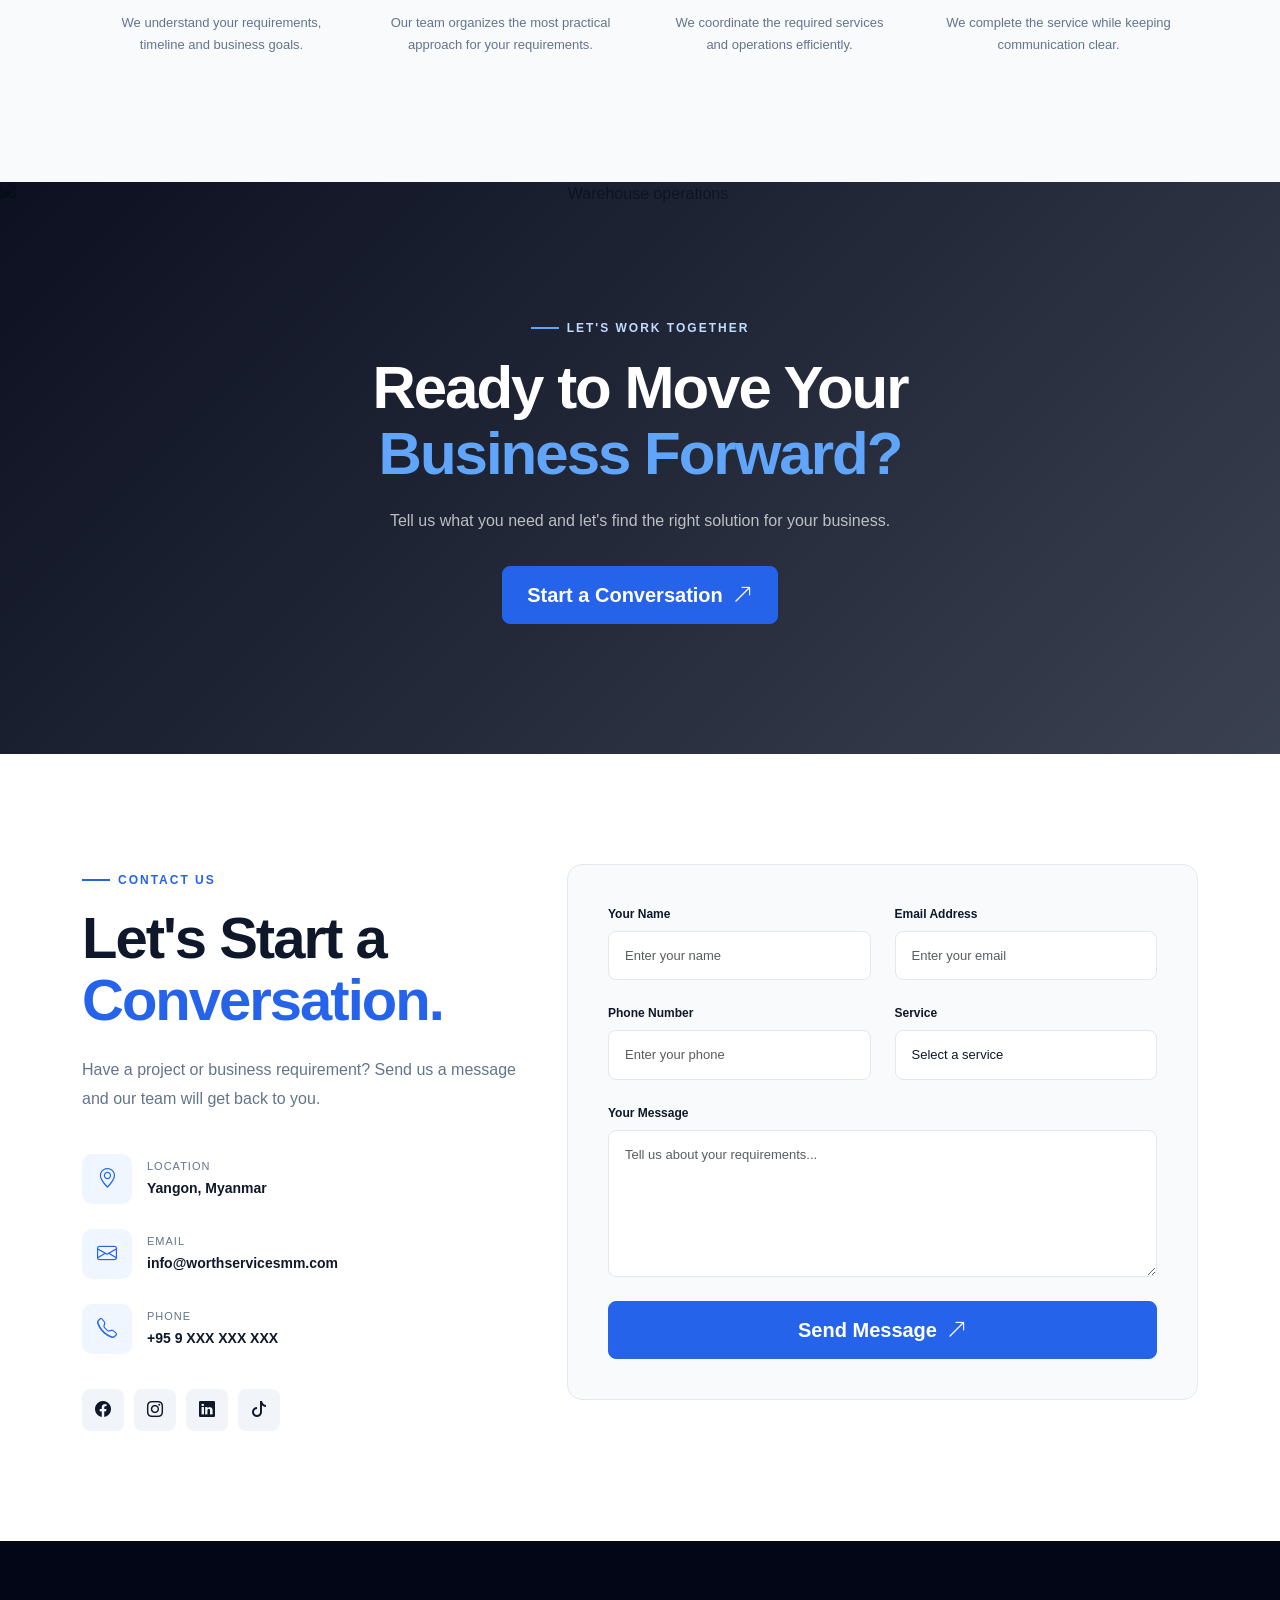
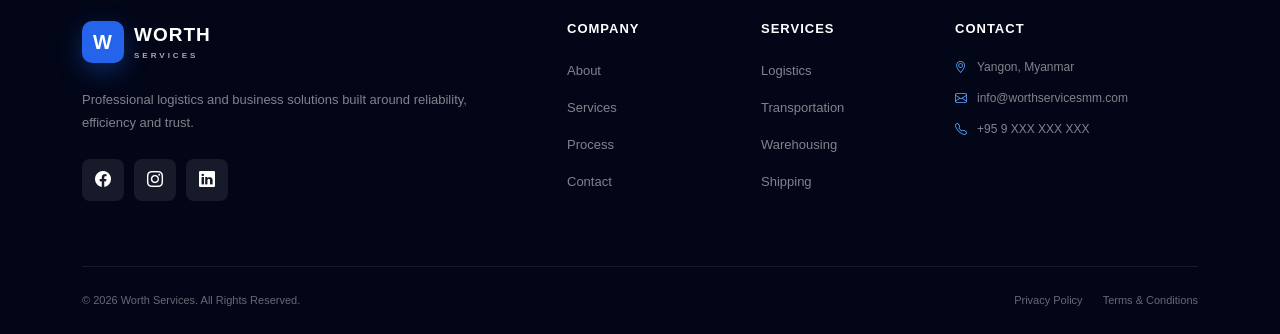
==== commit e41feece: "Update CSS link to use relative path" ====
--- a/Project-2/index.html
+++ b/Project-2/index.html
@@ -57,7 +57,7 @@
          CUSTOM CSS
     ====================================================== -->
 
-    <link rel="stylesheet" href="C:\html-css-code\style1.css">
+    <link rel="stylesheet" href="style.css">
 
 </head>
 
@@ -2154,4 +2154,4 @@
 
 
 </body>
-</html>+</html>
--- a/Project-2/style.css
+++ b/Project-2/style.css
@@ -0,0 +1,2534 @@
+/* =========================================================
+   WORTH SERVICES
+   PROFESSIONAL LOGISTICS WEBSITE
+   CUSTOM CSS
+========================================================= */
+
+
+/* =========================================================
+   GLOBAL VARIABLES
+========================================================= */
+
+:root {
+
+    --primary: #2563eb;
+
+    --primary-dark: #1d4ed8;
+
+    --secondary: #0f172a;
+
+    --dark: #020617;
+
+    --dark-light: #111827;
+
+    --text: #475569;
+
+    --light-text: #64748b;
+
+    --white: #ffffff;
+
+    --light: #f8fafc;
+
+    --border: #e2e8f0;
+
+    --transition: all 0.35s ease;
+
+    --shadow:
+        0 20px 50px rgba(15, 23, 42, 0.10);
+
+    --shadow-lg:
+        0 30px 80px rgba(15, 23, 42, 0.15);
+
+}
+
+
+
+/* =========================================================
+   RESET
+========================================================= */
+
+* {
+
+    margin: 0;
+
+    padding: 0;
+
+    box-sizing: border-box;
+
+}
+
+
+html {
+
+    scroll-behavior: smooth;
+
+}
+
+
+body {
+
+    font-family: "Inter", sans-serif;
+
+    color: var(--text);
+
+    background: var(--white);
+
+    overflow-x: hidden;
+
+}
+
+
+img {
+
+    max-width: 100%;
+
+    display: block;
+
+}
+
+
+a {
+
+    text-decoration: none;
+
+}
+
+
+button,
+input,
+textarea,
+select {
+
+    font-family: inherit;
+
+}
+
+
+
+/* =========================================================
+   GENERAL
+========================================================= */
+
+.section-padding {
+
+    padding: 110px 0;
+
+}
+
+
+.section-tag {
+
+    display: inline-flex;
+
+    align-items: center;
+
+    gap: 8px;
+
+    color: var(--primary);
+
+    font-size: 12px;
+
+    font-weight: 800;
+
+    letter-spacing: 2px;
+
+    margin-bottom: 18px;
+
+}
+
+
+.section-tag::before {
+
+    content: "";
+
+    width: 28px;
+
+    height: 2px;
+
+    background: var(--primary);
+
+}
+
+
+.section-tag.light {
+
+    color: #bfdbfe;
+
+}
+
+
+.section-tag.light::before {
+
+    background: #60a5fa;
+
+}
+
+
+.section-title {
+
+    color: var(--secondary);
+
+    font-size: clamp(36px, 5vw, 58px);
+
+    line-height: 1.08;
+
+    font-weight: 800;
+
+    letter-spacing: -2px;
+
+    margin-bottom: 24px;
+
+}
+
+
+.section-title span {
+
+    color: var(--primary);
+
+}
+
+
+.section-description {
+
+    color: var(--light-text);
+
+    font-size: 16px;
+
+    line-height: 1.8;
+
+    max-width: 650px;
+
+}
+
+
+.section-header {
+
+    max-width: 800px;
+
+    margin: 0 auto;
+
+}
+
+
+
+/* =========================================================
+   NAVBAR
+========================================================= */
+
+.main-navbar {
+
+    padding: 20px 0;
+
+    transition: var(--transition);
+
+    background: transparent;
+
+    z-index: 1000;
+
+}
+
+
+.main-navbar.navbar-scrolled {
+
+    background: rgba(2, 6, 23, 0.96);
+
+    backdrop-filter: blur(15px);
+
+    padding: 12px 0;
+
+    box-shadow:
+        0 10px 30px rgba(0, 0, 0, 0.15);
+
+}
+
+
+.logo,
+.footer-logo {
+
+    display: flex;
+
+    align-items: center;
+
+    gap: 10px;
+
+    color: var(--white) !important;
+
+    font-size: 19px;
+
+    font-weight: 900;
+
+    letter-spacing: 1px;
+
+}
+
+
+.logo small,
+.footer-logo small {
+
+    display: block;
+
+    font-size: 8px;
+
+    letter-spacing: 3px;
+
+    opacity: 0.65;
+
+}
+
+
+.logo-mark {
+
+    width: 42px;
+
+    height: 42px;
+
+    display: flex;
+
+    align-items: center;
+
+    justify-content: center;
+
+    background: var(--primary);
+
+    color: white;
+
+    font-weight: 900;
+
+    font-size: 20px;
+
+    border-radius: 10px;
+
+    box-shadow:
+        0 8px 25px rgba(37, 99, 235, 0.35);
+
+}
+
+
+.navbar-nav {
+
+    gap: 8px;
+
+}
+
+
+.navbar .nav-link {
+
+    color: rgba(255, 255, 255, 0.78);
+
+    font-size: 14px;
+
+    font-weight: 600;
+
+    padding: 10px 14px !important;
+
+    transition: var(--transition);
+
+}
+
+
+.navbar .nav-link:hover,
+.navbar .nav-link.active {
+
+    color: var(--white);
+
+}
+
+
+.navbar-toggler {
+
+    border: 1px solid rgba(255,255,255,0.3);
+
+    padding: 7px 9px;
+
+}
+
+
+.navbar-toggler:focus {
+
+    box-shadow: none;
+
+}
+
+
+
+/* =========================================================
+   BUTTONS
+========================================================= */
+
+.btn-primary-custom {
+
+    background: var(--primary);
+
+    border: 1px solid var(--primary);
+
+    color: var(--white);
+
+    font-weight: 700;
+
+    padding: 13px 24px;
+
+    border-radius: 8px;
+
+    display: inline-flex;
+
+    align-items: center;
+
+    justify-content: center;
+
+    gap: 10px;
+
+    transition: var(--transition);
+
+}
+
+
+.btn-primary-custom:hover {
+
+    background: var(--primary-dark);
+
+    border-color: var(--primary-dark);
+
+    color: var(--white);
+
+    transform: translateY(-3px);
+
+    box-shadow:
+        0 12px 30px rgba(37, 99, 235, 0.35);
+
+}
+
+
+.btn-dark-custom {
+
+    background: var(--secondary);
+
+    color: white;
+
+    padding: 14px 25px;
+
+    border-radius: 8px;
+
+    display: inline-flex;
+
+    align-items: center;
+
+    gap: 10px;
+
+    font-weight: 700;
+
+    transition: var(--transition);
+
+}
+
+
+.btn-dark-custom:hover {
+
+    background: var(--primary);
+
+    color: white;
+
+    transform: translateY(-3px);
+
+}
+
+
+
+/* =========================================================
+   HERO
+========================================================= */
+
+.hero-section {
+
+    min-height: 100vh;
+
+    position: relative;
+
+    display: flex;
+
+    align-items: center;
+
+    overflow: hidden;
+
+    background: var(--dark);
+
+}
+
+
+.hero-background {
+
+    position: absolute;
+
+    inset: 0;
+
+    overflow: hidden;
+
+}
+
+
+.hero-background img {
+
+    width: 100%;
+
+    height: 100%;
+
+    object-fit: cover;
+
+    animation: heroZoom 18s ease-in-out infinite alternate;
+
+}
+
+
+@keyframes heroZoom {
+
+    from {
+
+        transform: scale(1);
+
+    }
+
+    to {
+
+        transform: scale(1.08);
+
+    }
+
+}
+
+
+.hero-overlay {
+
+    position: absolute;
+
+    inset: 0;
+
+    background:
+        linear-gradient(
+            90deg,
+            rgba(2, 6, 23, 0.94) 0%,
+            rgba(2, 6, 23, 0.78) 45%,
+            rgba(2, 6, 23, 0.38) 100%
+        );
+
+}
+
+
+.hero-container {
+
+    position: relative;
+
+    z-index: 2;
+
+    padding-top: 100px;
+
+    padding-bottom: 80px;
+
+}
+
+
+.hero-content {
+
+    max-width: 780px;
+
+}
+
+
+.hero-label {
+
+    display: inline-flex;
+
+    align-items: center;
+
+    gap: 10px;
+
+    padding: 9px 14px;
+
+    border: 1px solid rgba(255,255,255,0.18);
+
+    background: rgba(255,255,255,0.07);
+
+    backdrop-filter: blur(10px);
+
+    color: #dbeafe;
+
+    font-size: 11px;
+
+    letter-spacing: 1.7px;
+
+    font-weight: 700;
+
+    border-radius: 50px;
+
+    margin-bottom: 25px;
+
+}
+
+
+.pulse-dot {
+
+    width: 8px;
+
+    height: 8px;
+
+    background: #60a5fa;
+
+    border-radius: 50%;
+
+    box-shadow:
+        0 0 0 0 rgba(96,165,250,0.7);
+
+    animation: pulse 2s infinite;
+
+}
+
+
+@keyframes pulse {
+
+    70% {
+
+        box-shadow:
+            0 0 0 10px rgba(96,165,250,0);
+
+    }
+
+    100% {
+
+        box-shadow:
+            0 0 0 0 rgba(96,165,250,0);
+
+    }
+
+}
+
+
+.hero-content h1 {
+
+    color: white;
+
+    font-size: clamp(48px, 7vw, 88px);
+
+    line-height: 0.98;
+
+    font-weight: 900;
+
+    letter-spacing: -4px;
+
+    margin-bottom: 28px;
+
+}
+
+
+.hero-content h1 span {
+
+    color: #60a5fa;
+
+}
+
+
+.hero-content p {
+
+    color: rgba(255,255,255,0.75);
+
+    font-size: 17px;
+
+    line-height: 1.8;
+
+    max-width: 650px;
+
+    margin-bottom: 35px;
+
+}
+
+
+.hero-buttons {
+
+    display: flex;
+
+    flex-wrap: wrap;
+
+    gap: 14px;
+
+}
+
+
+.hero-floating-card {
+
+    display: flex;
+
+    align-items: center;
+
+    gap: 15px;
+
+    background: rgba(255,255,255,0.10);
+
+    border: 1px solid rgba(255,255,255,0.18);
+
+    backdrop-filter: blur(18px);
+
+    padding: 18px;
+
+    border-radius: 14px;
+
+    color: white;
+
+    max-width: 300px;
+
+    margin-left: auto;
+
+    animation: floating 4s ease-in-out infinite;
+
+}
+
+
+@keyframes floating {
+
+    0%,
+    100% {
+
+        transform: translateY(0);
+
+    }
+
+    50% {
+
+        transform: translateY(-12px);
+
+    }
+
+}
+
+
+.floating-icon {
+
+    width: 48px;
+
+    height: 48px;
+
+    display: flex;
+
+    align-items: center;
+
+    justify-content: center;
+
+    background: var(--primary);
+
+    border-radius: 10px;
+
+    font-size: 20px;
+
+}
+
+
+.hero-floating-card strong {
+
+    display: block;
+
+    font-size: 15px;
+
+}
+
+
+.hero-floating-card span {
+
+    display: block;
+
+    color: rgba(255,255,255,0.6);
+
+    font-size: 12px;
+
+    margin-top: 3px;
+
+}
+
+
+.hero-floating-card > i {
+
+    color: #60a5fa;
+
+}
+
+
+.hero-stats {
+
+    margin-top: 90px;
+
+    display: grid;
+
+    grid-template-columns:
+        repeat(4, 1fr);
+
+    border-top:
+        1px solid rgba(255,255,255,0.16);
+
+}
+
+
+.hero-stat {
+
+    padding: 25px 20px;
+
+    border-right:
+        1px solid rgba(255,255,255,0.16);
+
+}
+
+
+.hero-stat:last-child {
+
+    border-right: none;
+
+}
+
+
+.hero-stat strong {
+
+    display: block;
+
+    color: #60a5fa;
+
+    font-size: 28px;
+
+    font-weight: 800;
+
+    margin-bottom: 5px;
+
+}
+
+
+.hero-stat span {
+
+    color: rgba(255,255,255,0.6);
+
+    font-size: 12px;
+
+    font-weight: 600;
+
+    text-transform: uppercase;
+
+    letter-spacing: 1px;
+
+}
+
+
+.scroll-down {
+
+    position: absolute;
+
+    bottom: 35px;
+
+    right: 35px;
+
+    z-index: 3;
+
+    color: rgba(255,255,255,0.7);
+
+    display: flex;
+
+    align-items: center;
+
+    gap: 10px;
+
+    writing-mode: vertical-rl;
+
+    font-size: 11px;
+
+    letter-spacing: 2px;
+
+}
+
+
+.scroll-down i {
+
+    font-size: 18px;
+
+    animation: scrollArrow 1.5s infinite;
+
+}
+
+
+@keyframes scrollArrow {
+
+    0%,
+    100% {
+
+        transform: translateY(0);
+
+    }
+
+    50% {
+
+        transform: translateY(7px);
+
+    }
+
+}
+
+
+
+/* =========================================================
+   ABOUT
+========================================================= */
+
+.about-section {
+
+    background: white;
+
+}
+
+
+.about-image-wrapper {
+
+    position: relative;
+
+    padding-right: 35px;
+
+    padding-bottom: 35px;
+
+}
+
+
+.about-image-wrapper::after {
+
+    content: "";
+
+    position: absolute;
+
+    right: 0;
+
+    bottom: 0;
+
+    width: 65%;
+
+    height: 65%;
+
+    border: 2px solid var(--primary);
+
+    border-radius: 15px;
+
+    z-index: 0;
+
+}
+
+
+.about-image {
+
+    position: relative;
+
+    z-index: 1;
+
+    width: 100%;
+
+    height: 570px;
+
+    object-fit: cover;
+
+    border-radius: 15px;
+
+    box-shadow: var(--shadow-lg);
+
+}
+
+
+.experience-card {
+
+    position: absolute;
+
+    z-index: 2;
+
+    bottom: 65px;
+
+    left: -25px;
+
+    display: flex;
+
+    align-items: center;
+
+    gap: 15px;
+
+    background: white;
+
+    padding: 18px 22px;
+
+    border-radius: 12px;
+
+    box-shadow: var(--shadow-lg);
+
+}
+
+
+.experience-number {
+
+    width: 50px;
+
+    height: 50px;
+
+    display: flex;
+
+    align-items: center;
+
+    justify-content: center;
+
+    background: var(--primary);
+
+    color: white;
+
+    border-radius: 10px;
+
+    font-size: 14px;
+
+    font-weight: 800;
+
+}
+
+
+.experience-card strong {
+
+    display: block;
+
+    color: var(--secondary);
+
+    font-size: 14px;
+
+}
+
+
+.experience-card span {
+
+    display: block;
+
+    color: var(--light-text);
+
+    font-size: 11px;
+
+    margin-top: 4px;
+
+}
+
+
+.about-text {
+
+    color: var(--light-text);
+
+    line-height: 1.8;
+
+    margin-bottom: 30px;
+
+}
+
+
+.about-features {
+
+    margin-bottom: 30px;
+
+}
+
+
+.about-feature {
+
+    display: flex;
+
+    gap: 15px;
+
+    margin-bottom: 20px;
+
+}
+
+
+.feature-icon {
+
+    flex: 0 0 38px;
+
+    width: 38px;
+
+    height: 38px;
+
+    display: flex;
+
+    align-items: center;
+
+    justify-content: center;
+
+    background: #eff6ff;
+
+    color: var(--primary);
+
+    border-radius: 50%;
+
+}
+
+
+.about-feature strong {
+
+    display: block;
+
+    color: var(--secondary);
+
+    font-size: 14px;
+
+    margin-bottom: 5px;
+
+}
+
+
+.about-feature p {
+
+    margin: 0;
+
+    color: var(--light-text);
+
+    font-size: 13px;
+
+    line-height: 1.6;
+
+}
+
+
+.text-link {
+
+    display: inline-flex;
+
+    align-items: center;
+
+    gap: 10px;
+
+    color: var(--secondary);
+
+    font-weight: 700;
+
+    transition: var(--transition);
+
+}
+
+
+.text-link:hover {
+
+    color: var(--primary);
+
+    gap: 15px;
+
+}
+
+
+
+/* =========================================================
+   SERVICES
+========================================================= */
+
+.services-section {
+
+    background: var(--light);
+
+}
+
+
+.service-card {
+
+    background: white;
+
+    border-radius: 15px;
+
+    overflow: hidden;
+
+    height: 100%;
+
+    border: 1px solid var(--border);
+
+    transition: var(--transition);
+
+}
+
+
+.service-card:hover {
+
+    transform: translateY(-10px);
+
+    box-shadow: var(--shadow-lg);
+
+    border-color: transparent;
+
+}
+
+
+.service-image {
+
+    height: 250px;
+
+    position: relative;
+
+    overflow: hidden;
+
+}
+
+
+.service-image img {
+
+    width: 100%;
+
+    height: 100%;
+
+    object-fit: cover;
+
+    transition:
+        transform 0.7s ease;
+
+}
+
+
+.service-card:hover .service-image img {
+
+    transform: scale(1.1);
+
+}
+
+
+.service-overlay {
+
+    position: absolute;
+
+    inset: 0;
+
+    background:
+        linear-gradient(
+            to bottom,
+            rgba(2,6,23,0.05),
+            rgba(2,6,23,0.65)
+        );
+
+}
+
+
+.service-number {
+
+    position: absolute;
+
+    top: 18px;
+
+    right: 18px;
+
+    width: 42px;
+
+    height: 42px;
+
+    display: flex;
+
+    align-items: center;
+
+    justify-content: center;
+
+    background: rgba(255,255,255,0.92);
+
+    color: var(--secondary);
+
+    border-radius: 8px;
+
+    font-size: 12px;
+
+    font-weight: 800;
+
+}
+
+
+.service-content {
+
+    padding: 30px;
+
+    position: relative;
+
+}
+
+
+.service-icon {
+
+    width: 55px;
+
+    height: 55px;
+
+    display: flex;
+
+    align-items: center;
+
+    justify-content: center;
+
+    background: #eff6ff;
+
+    color: var(--primary);
+
+    border-radius: 10px;
+
+    font-size: 22px;
+
+    margin-top: -58px;
+
+    position: relative;
+
+    z-index: 2;
+
+    margin-bottom: 22px;
+
+    transition: var(--transition);
+
+}
+
+
+.service-card:hover .service-icon {
+
+    background: var(--primary);
+
+    color: white;
+
+    transform: rotate(-5deg);
+
+}
+
+
+.service-content h3 {
+
+    color: var(--secondary);
+
+    font-size: 20px;
+
+    font-weight: 800;
+
+    margin-bottom: 12px;
+
+}
+
+
+.service-content p {
+
+    color: var(--light-text);
+
+    font-size: 14px;
+
+    line-height: 1.7;
+
+    margin-bottom: 22px;
+
+}
+
+
+.service-link {
+
+    color: var(--secondary);
+
+    display: inline-flex;
+
+    align-items: center;
+
+    gap: 8px;
+
+    font-size: 13px;
+
+    font-weight: 800;
+
+    transition: var(--transition);
+
+}
+
+
+.service-link:hover {
+
+    color: var(--primary);
+
+    gap: 12px;
+
+}
+
+
+
+/* =========================================================
+   STATS
+========================================================= */
+
+.stats-section {
+
+    background: var(--secondary);
+
+    padding: 75px 0;
+
+}
+
+
+.stat-box {
+
+    color: white;
+
+    position: relative;
+
+}
+
+
+.stat-box i {
+
+    color: #60a5fa;
+
+    font-size: 28px;
+
+    margin-bottom: 15px;
+
+}
+
+
+.stat-box h3 {
+
+    color: white;
+
+    font-size: 38px;
+
+    font-weight: 900;
+
+    margin-bottom: 5px;
+
+}
+
+
+.stat-box p {
+
+    color: rgba(255,255,255,0.55);
+
+    font-size: 12px;
+
+    text-transform: uppercase;
+
+    letter-spacing: 1px;
+
+    margin: 0;
+
+}
+
+
+
+/* =========================================================
+   WHY SECTION
+========================================================= */
+
+.why-section {
+
+    background: white;
+
+}
+
+
+.why-list {
+
+    margin: 35px 0;
+
+}
+
+
+.why-item {
+
+    display: flex;
+
+    gap: 18px;
+
+    margin-bottom: 25px;
+
+}
+
+
+.why-icon {
+
+    flex: 0 0 48px;
+
+    width: 48px;
+
+    height: 48px;
+
+    display: flex;
+
+    align-items: center;
+
+    justify-content: center;
+
+    background: #eff6ff;
+
+    color: var(--primary);
+
+    border-radius: 10px;
+
+    font-size: 20px;
+
+}
+
+
+.why-item h4 {
+
+    color: var(--secondary);
+
+    font-size: 16px;
+
+    font-weight: 800;
+
+    margin-bottom: 5px;
+
+}
+
+
+.why-item p {
+
+    color: var(--light-text);
+
+    font-size: 13px;
+
+    line-height: 1.7;
+
+    margin: 0;
+
+}
+
+
+.why-image-wrapper {
+
+    position: relative;
+
+}
+
+
+.why-image-wrapper img {
+
+    width: 100%;
+
+    height: 600px;
+
+    object-fit: cover;
+
+    border-radius: 15px;
+
+    box-shadow: var(--shadow-lg);
+
+}
+
+
+.image-badge {
+
+    position: absolute;
+
+    bottom: 30px;
+
+    left: -25px;
+
+    background: white;
+
+    display: flex;
+
+    align-items: center;
+
+    gap: 12px;
+
+    padding: 18px 22px;
+
+    border-radius: 12px;
+
+    box-shadow: var(--shadow-lg);
+
+}
+
+
+.image-badge > i {
+
+    color: #22c55e;
+
+    font-size: 28px;
+
+}
+
+
+.image-badge strong {
+
+    display: block;
+
+    color: var(--secondary);
+
+    font-size: 14px;
+
+}
+
+
+.image-badge span {
+
+    display: block;
+
+    color: var(--light-text);
+
+    font-size: 11px;
+
+    margin-top: 3px;
+
+}
+
+
+
+/* =========================================================
+   PROCESS
+========================================================= */
+
+.process-section {
+
+    background: var(--light);
+
+}
+
+
+.process-wrapper {
+
+    display: grid;
+
+    grid-template-columns:
+        repeat(4, 1fr);
+
+    gap: 0;
+
+    margin-top: 65px;
+
+}
+
+
+.process-item {
+
+    position: relative;
+
+    padding: 0 25px;
+
+    text-align: center;
+
+}
+
+
+.process-item:not(:last-child)::after {
+
+    content: "";
+
+    position: absolute;
+
+    top: 31px;
+
+    left: 65%;
+
+    width: 70%;
+
+    height: 1px;
+
+    border-top:
+        1px dashed #cbd5e1;
+
+}
+
+
+.process-number {
+
+    width: 64px;
+
+    height: 64px;
+
+    display: flex;
+
+    align-items: center;
+
+    justify-content: center;
+
+    background: var(--primary);
+
+    color: white;
+
+    border-radius: 50%;
+
+    margin: 0 auto 30px;
+
+    position: relative;
+
+    z-index: 2;
+
+    border:
+        7px solid var(--light);
+
+    font-size: 12px;
+
+    font-weight: 800;
+
+    box-shadow:
+        0 0 0 1px #bfdbfe;
+
+}
+
+
+.process-content i {
+
+    color: var(--primary);
+
+    font-size: 28px;
+
+    margin-bottom: 15px;
+
+}
+
+
+.process-content h3 {
+
+    color: var(--secondary);
+
+    font-size: 18px;
+
+    font-weight: 800;
+
+    margin-bottom: 10px;
+
+}
+
+
+.process-content p {
+
+    color: var(--light-text);
+
+    font-size: 13px;
+
+    line-height: 1.7;
+
+}
+
+
+
+/* =========================================================
+   CTA
+========================================================= */
+
+.cta-section {
+
+    position: relative;
+
+    overflow: hidden;
+
+    padding: 130px 0;
+
+    text-align: center;
+
+}
+
+
+.cta-background {
+
+    position: absolute;
+
+    inset: 0;
+
+}
+
+
+.cta-background img {
+
+    width: 100%;
+
+    height: 100%;
+
+    object-fit: cover;
+
+}
+
+
+.cta-overlay {
+
+    position: absolute;
+
+    inset: 0;
+
+    background:
+        linear-gradient(
+            135deg,
+            rgba(2,6,23,0.96),
+            rgba(15,23,42,0.82)
+        );
+
+}
+
+
+.cta-content {
+
+    position: relative;
+
+    max-width: 750px;
+
+    margin: auto;
+
+}
+
+
+.cta-content h2 {
+
+    color: white;
+
+    font-size: clamp(38px, 5vw, 60px);
+
+    font-weight: 900;
+
+    letter-spacing: -2px;
+
+    line-height: 1.1;
+
+    margin-bottom: 20px;
+
+}
+
+
+.cta-content h2 span {
+
+    color: #60a5fa;
+
+}
+
+
+.cta-content p {
+
+    color: rgba(255,255,255,0.7);
+
+    line-height: 1.8;
+
+    margin-bottom: 30px;
+
+}
+
+
+
+/* =========================================================
+   CONTACT
+========================================================= */
+
+.contact-section {
+
+    background: white;
+
+}
+
+
+.contact-info {
+
+    margin-top: 40px;
+
+}
+
+
+.contact-item {
+
+    display: flex;
+
+    align-items: center;
+
+    gap: 15px;
+
+    margin-bottom: 25px;
+
+}
+
+
+.contact-icon {
+
+    width: 50px;
+
+    height: 50px;
+
+    display: flex;
+
+    align-items: center;
+
+    justify-content: center;
+
+    background: #eff6ff;
+
+    color: var(--primary);
+
+    border-radius: 10px;
+
+    font-size: 20px;
+
+}
+
+
+.contact-item span {
+
+    display: block;
+
+    color: var(--light-text);
+
+    font-size: 11px;
+
+    text-transform: uppercase;
+
+    letter-spacing: 1px;
+
+    margin-bottom: 3px;
+
+}
+
+
+.contact-item strong {
+
+    display: block;
+
+    color: var(--secondary);
+
+    font-size: 14px;
+
+}
+
+
+.social-links {
+
+    display: flex;
+
+    gap: 10px;
+
+    margin-top: 35px;
+
+}
+
+
+.social-links a {
+
+    width: 42px;
+
+    height: 42px;
+
+    display: flex;
+
+    align-items: center;
+
+    justify-content: center;
+
+    background: #f1f5f9;
+
+    color: var(--secondary);
+
+    border-radius: 8px;
+
+    transition: var(--transition);
+
+}
+
+
+.social-links a:hover {
+
+    background: var(--primary);
+
+    color: white;
+
+    transform: translateY(-4px);
+
+}
+
+
+.contact-form-wrapper {
+
+    background: var(--light);
+
+    padding: 40px;
+
+    border-radius: 15px;
+
+    border: 1px solid var(--border);
+
+}
+
+
+.contact-form-wrapper label {
+
+    display: block;
+
+    color: var(--secondary);
+
+    font-size: 12px;
+
+    font-weight: 700;
+
+    margin-bottom: 8px;
+
+}
+
+
+.form-control,
+.form-select {
+
+    border: 1px solid var(--border);
+
+    border-radius: 8px;
+
+    padding: 14px 16px;
+
+    color: var(--secondary);
+
+    font-size: 13px;
+
+    background: white;
+
+}
+
+
+.form-control:focus,
+.form-select:focus {
+
+    border-color: var(--primary);
+
+    box-shadow:
+        0 0 0 4px rgba(37,99,235,0.08);
+
+}
+
+
+textarea.form-control {
+
+    resize: vertical;
+
+}
+
+
+
+/* =========================================================
+   FOOTER
+========================================================= */
+
+.footer {
+
+    background: #020617;
+
+    color: white;
+
+    padding: 80px 0 0;
+
+}
+
+
+.footer-logo {
+
+    margin-bottom: 25px;
+
+}
+
+
+.footer-description {
+
+    max-width: 400px;
+
+    color: rgba(255,255,255,0.5);
+
+    font-size: 13px;
+
+    line-height: 1.8;
+
+}
+
+
+.footer h4 {
+
+    color: white;
+
+    font-size: 13px;
+
+    font-weight: 800;
+
+    margin-bottom: 22px;
+
+    text-transform: uppercase;
+
+    letter-spacing: 1px;
+
+}
+
+
+.footer ul {
+
+    list-style: none;
+
+    padding: 0;
+
+    margin: 0;
+
+}
+
+
+.footer ul li {
+
+    margin-bottom: 13px;
+
+}
+
+
+.footer ul a {
+
+    color: rgba(255,255,255,0.5);
+
+    font-size: 13px;
+
+    transition: var(--transition);
+
+}
+
+
+.footer ul a:hover {
+
+    color: white;
+
+    padding-left: 5px;
+
+}
+
+
+.footer-contact li {
+
+    display: flex;
+
+    gap: 10px;
+
+    color: rgba(255,255,255,0.5);
+
+    font-size: 12px;
+
+}
+
+
+.footer-contact i {
+
+    color: #60a5fa;
+
+}
+
+
+.footer-social {
+
+    margin-top: 25px;
+
+}
+
+
+.footer-social a {
+
+    background: rgba(255,255,255,0.08);
+
+    color: white;
+
+}
+
+
+.footer-bottom {
+
+    margin-top: 60px;
+
+    padding: 25px 0;
+
+    border-top:
+        1px solid rgba(255,255,255,0.08);
+
+    display: flex;
+
+    justify-content: space-between;
+
+    align-items: center;
+
+    gap: 20px;
+
+}
+
+
+.footer-bottom p {
+
+    color: rgba(255,255,255,0.4);
+
+    font-size: 11px;
+
+    margin: 0;
+
+}
+
+
+.footer-bottom div {
+
+    display: flex;
+
+    gap: 20px;
+
+}
+
+
+.footer-bottom a {
+
+    color: rgba(255,255,255,0.4);
+
+    font-size: 11px;
+
+}
+
+
+.footer-bottom a:hover {
+
+    color: white;
+
+}
+
+
+
+/* =========================================================
+   BACK TO TOP
+========================================================= */
+
+.back-to-top {
+
+    position: fixed;
+
+    right: 25px;
+
+    bottom: 25px;
+
+    width: 48px;
+
+    height: 48px;
+
+    display: flex;
+
+    align-items: center;
+
+    justify-content: center;
+
+    background: var(--primary);
+
+    color: white;
+
+    border-radius: 8px;
+
+    z-index: 999;
+
+    opacity: 0;
+
+    visibility: hidden;
+
+    transform: translateY(20px);
+
+    transition: var(--transition);
+
+    box-shadow:
+        0 10px 30px rgba(37,99,235,0.35);
+
+}
+
+
+.back-to-top.show {
+
+    opacity: 1;
+
+    visibility: visible;
+
+    transform: translateY(0);
+
+}
+
+
+.back-to-top:hover {
+
+    background: var(--primary-dark);
+
+    color: white;
+
+    transform: translateY(-4px);
+
+}
+
+
+
+/* =========================================================
+   RESPONSIVE
+========================================================= */
+
+@media (max-width: 991px) {
+
+    .section-padding {
+
+        padding: 80px 0;
+
+    }
+
+
+    .navbar-collapse {
+
+        background: rgba(2,6,23,0.98);
+
+        padding: 20px;
+
+        margin-top: 15px;
+
+        border-radius: 10px;
+
+    }
+
+
+    .hero-floating-card {
+
+        margin: 50px 0 0;
+
+    }
+
+
+    .hero-stats {
+
+        margin-top: 60px;
+
+    }
+
+
+    .about-image-wrapper {
+
+        padding-right: 20px;
+
+    }
+
+
+    .about-image {
+
+        height: 500px;
+
+    }
+
+
+    .why-image-wrapper img {
+
+        height: 500px;
+
+    }
+
+
+    .process-wrapper {
+
+        grid-template-columns:
+            repeat(2, 1fr);
+
+        gap: 50px 20px;
+
+    }
+
+
+    .process-item:not(:last-child)::after {
+
+        display: none;
+
+    }
+
+}
+
+
+@media (max-width: 767px) {
+
+    .section-padding {
+
+        padding: 70px 0;
+
+    }
+
+
+    .section-title {
+
+        font-size: 38px;
+
+        letter-spacing: -1.5px;
+
+    }
+
+
+    .hero-content h1 {
+
+        font-size: 52px;
+
+        letter-spacing: -2.5px;
+
+    }
+
+
+    .hero-content p {
+
+        font-size: 15px;
+
+    }
+
+
+    .hero-buttons {
+
+        flex-direction: column;
+
+        align-items: stretch;
+
+    }
+
+
+    .hero-buttons .btn {
+
+        width: 100%;
+
+    }
+
+
+    .hero-stats {
+
+        grid-template-columns:
+            repeat(2, 1fr);
+
+    }
+
+
+    .hero-stat {
+
+        border-bottom:
+            1px solid rgba(255,255,255,0.16);
+
+    }
+
+
+    .hero-stat:nth-child(2) {
+
+        border-right: none;
+
+    }
+
+
+    .hero-stat:nth-child(3) {
+
+        border-bottom: none;
+
+    }
+
+
+    .hero-stat:nth-child(4) {
+
+        border-bottom: none;
+
+        border-right: none;
+
+    }
+
+
+    .scroll-down {
+
+        display: none;
+
+    }
+
+
+    .about-image {
+
+        height: 420px;
+
+    }
+
+
+    .experience-card {
+
+        left: 10px;
+
+        bottom: 45px;
+
+    }
+
+
+    .why-image-wrapper img {
+
+        height: 420px;
+
+    }
+
+
+    .image-badge {
+
+        left: 10px;
+
+    }
+
+
+    .process-wrapper {
+
+        grid-template-columns: 1fr;
+
+    }
+
+
+    .process-item {
+
+        padding: 0 10px;
+
+    }
+
+
+    .contact-form-wrapper {
+
+        padding: 25px;
+
+    }
+
+
+    .footer-bottom {
+
+        flex-direction: column;
+
+        align-items: flex-start;
+
+    }
+
+}
+
+
+@media (max-width: 480px) {
+
+    .hero-content h1 {
+
+        font-size: 43px;
+
+    }
+
+
+    .section-title {
+
+        font-size: 34px;
+
+    }
+
+
+    .hero-stats {
+
+        margin-top: 45px;
+
+    }
+
+
+    .hero-stat {
+
+        padding: 18px 10px;
+
+    }
+
+
+    .hero-stat strong {
+
+        font-size: 22px;
+
+    }
+
+
+    .hero-stat span {
+
+        font-size: 9px;
+
+    }
+
+
+    .about-image {
+
+        height: 350px;
+
+    }
+
+
+    .why-image-wrapper img {
+
+        height: 350px;
+
+    }
+
+
+    .service-image {
+
+        height: 220px;
+
+    }
+
+}
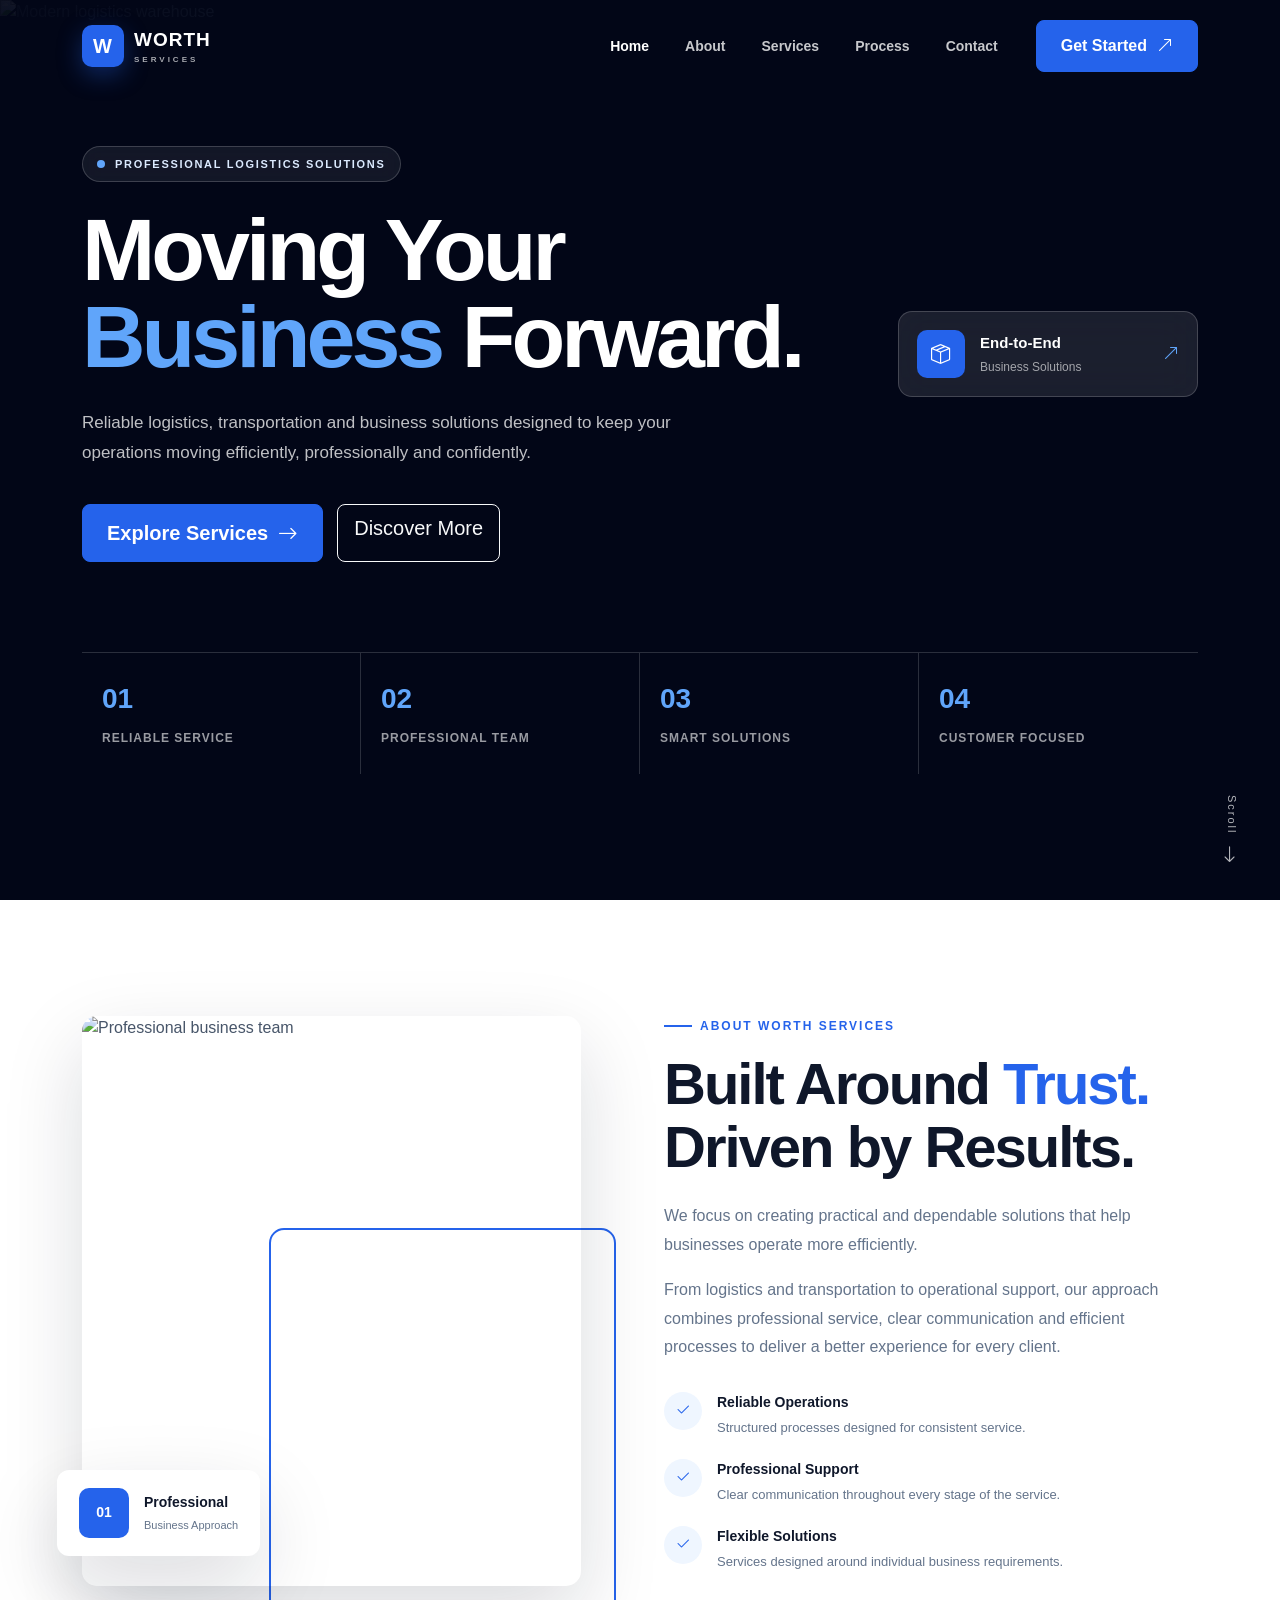
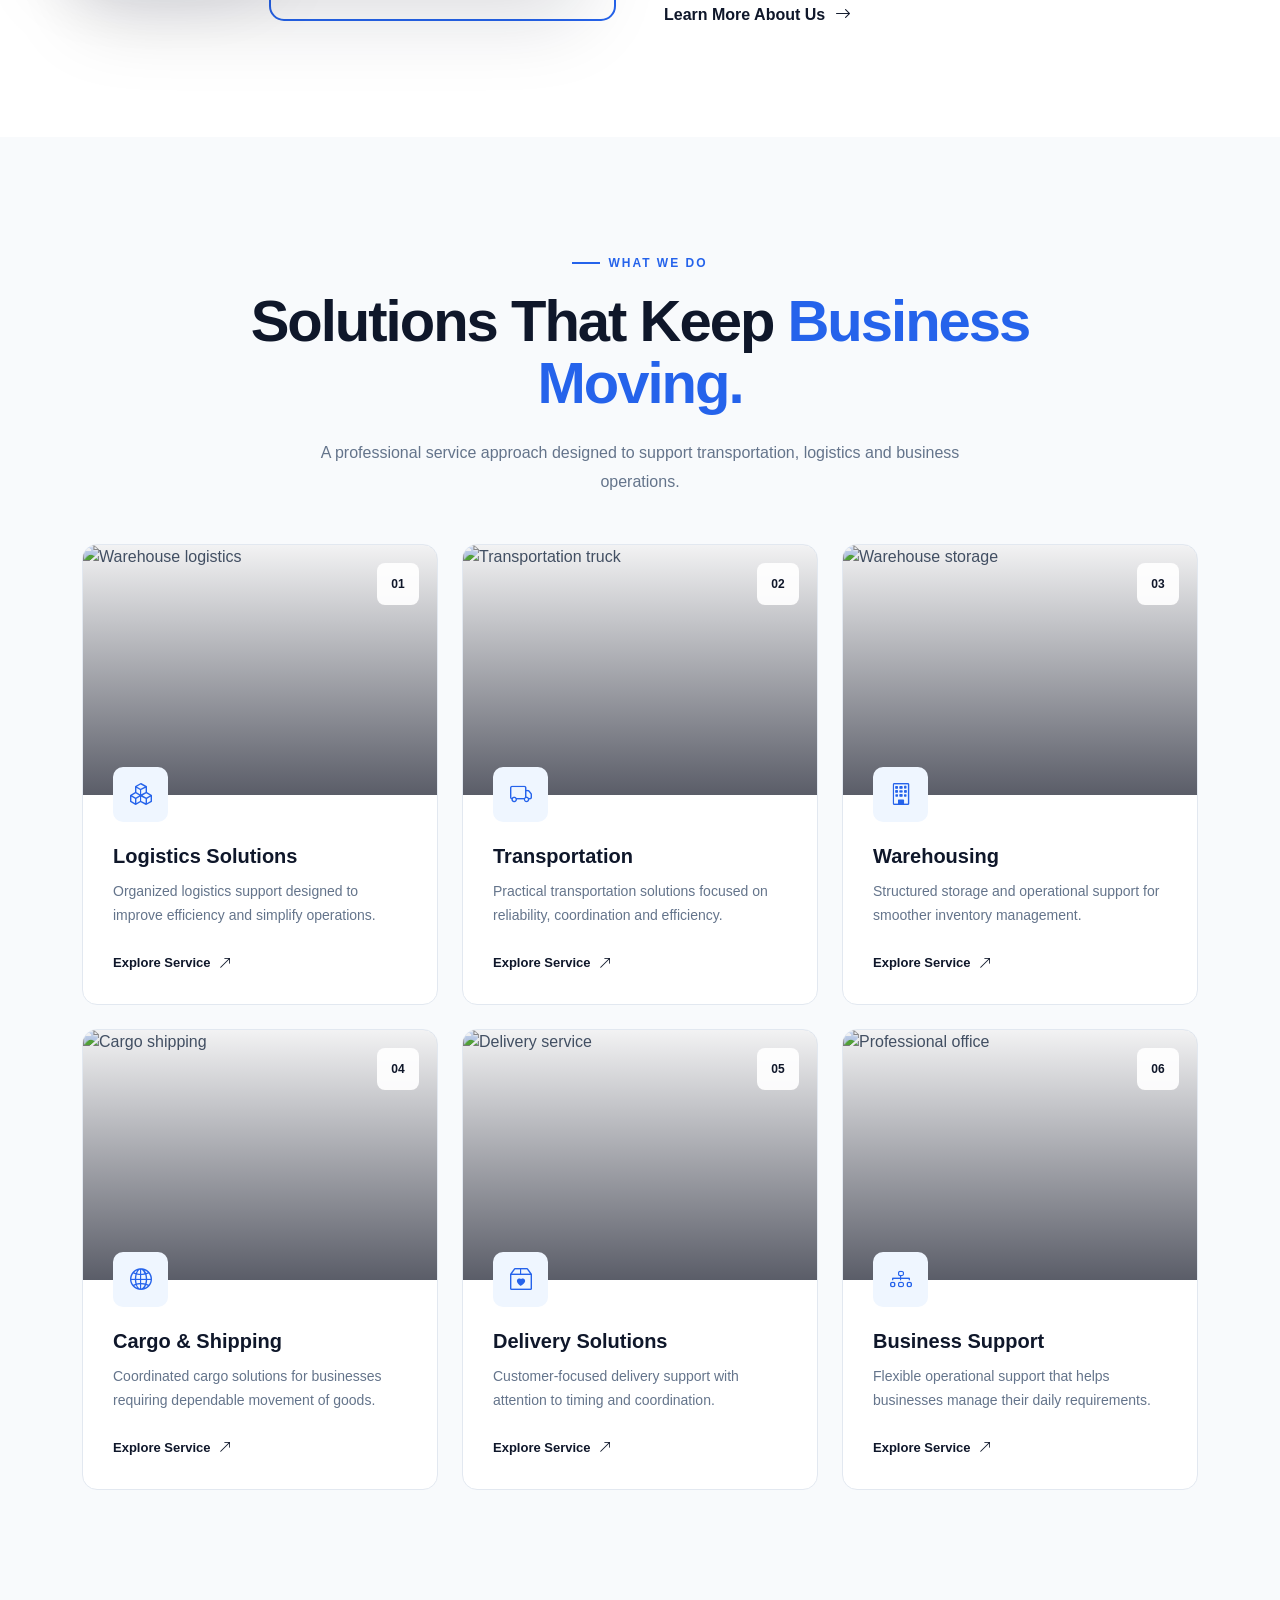
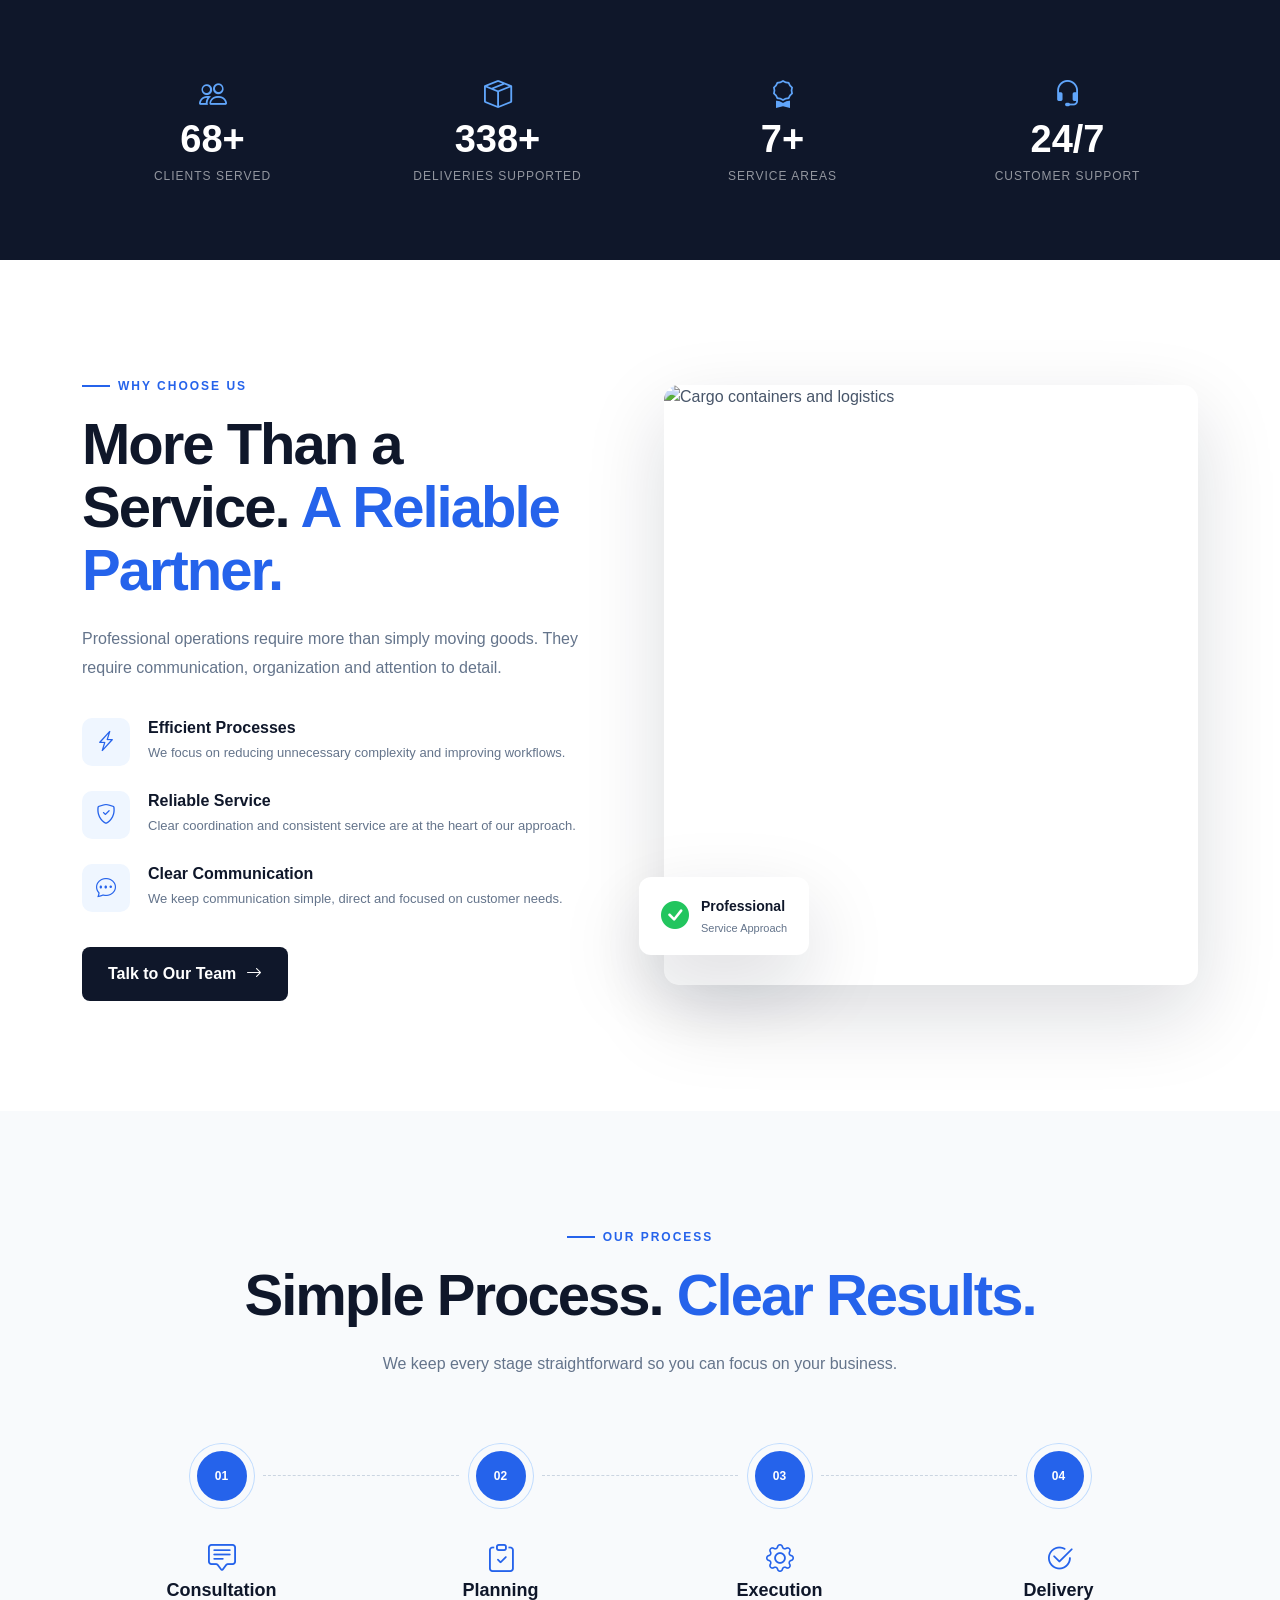
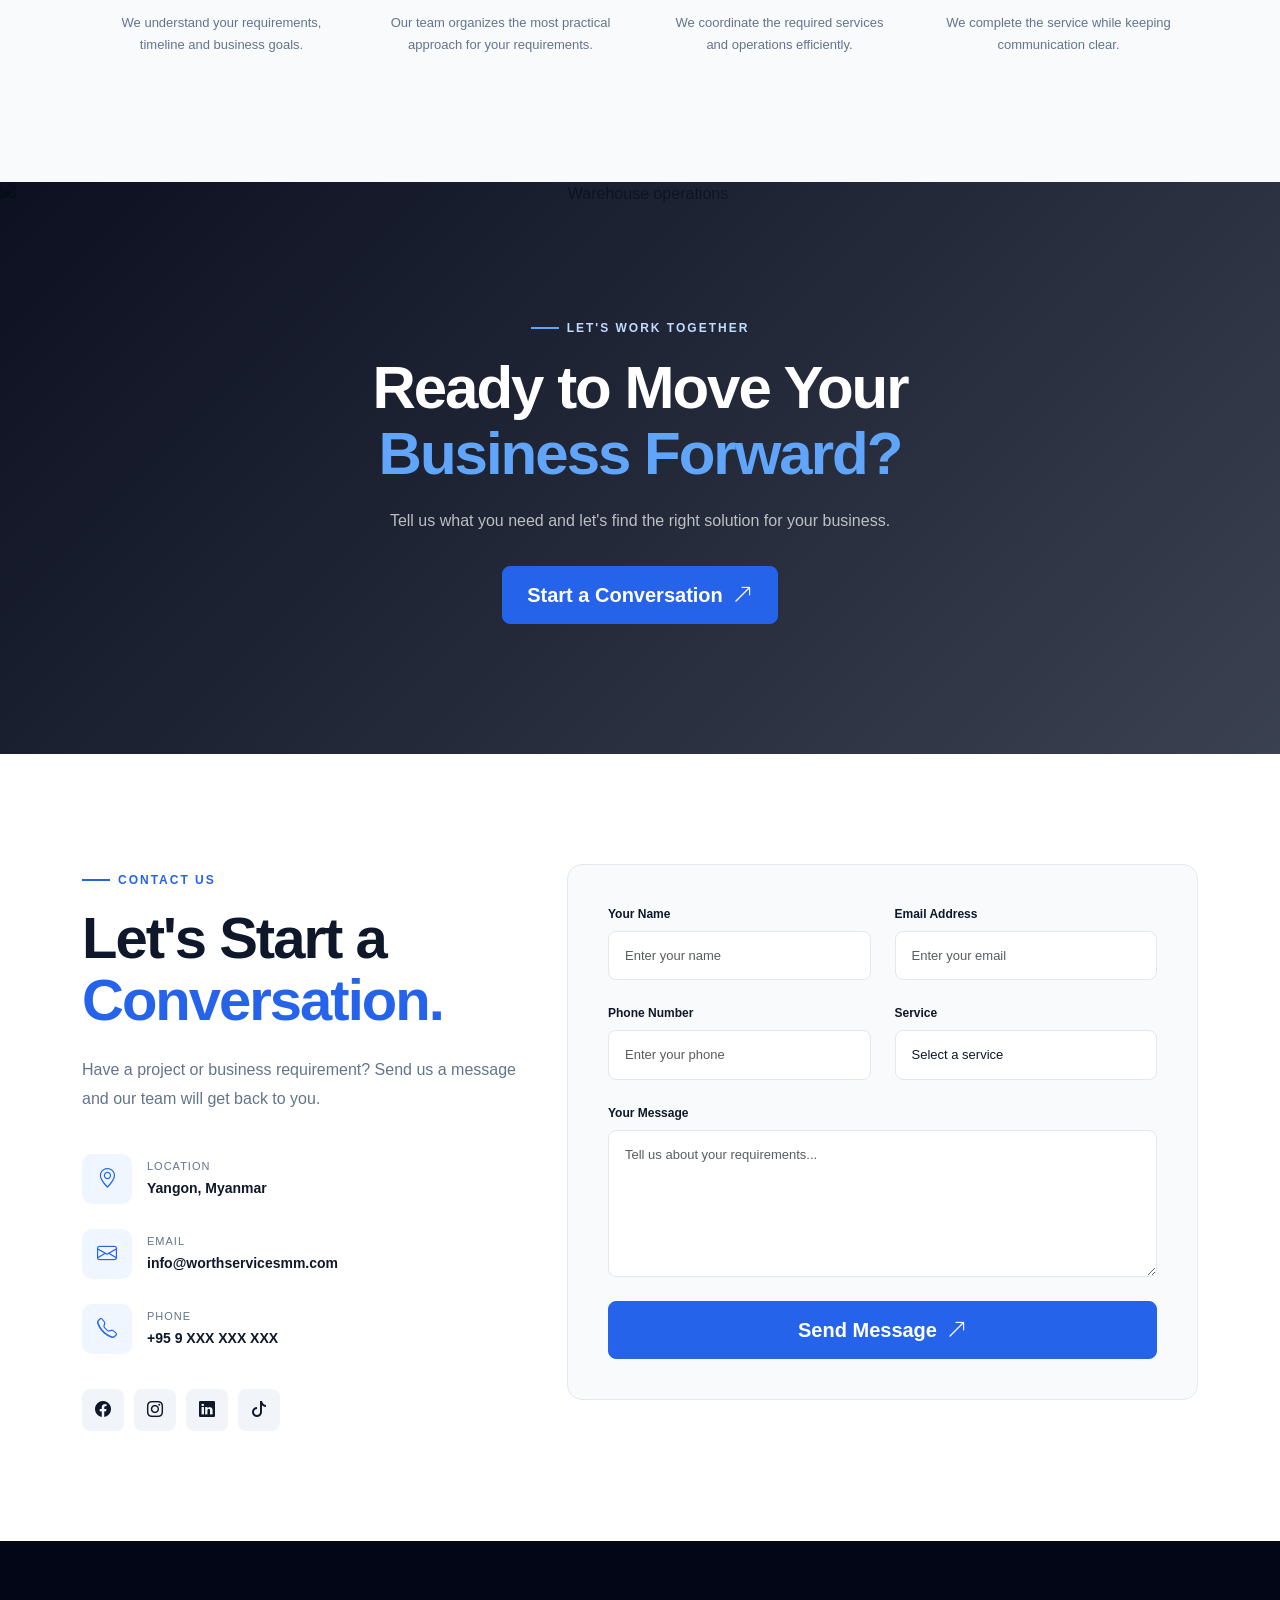
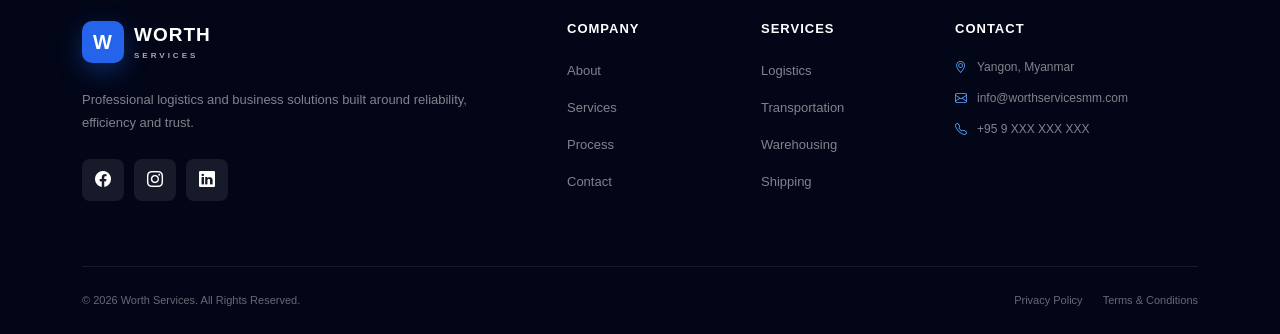
==== commit 3e448338: "Update styles for Project-1" ====
--- a/Project-2/index.html
+++ b/Project-2/index.html
@@ -2154,4 +2154,4 @@
 
 
 </body>
-</html>
+</html>
